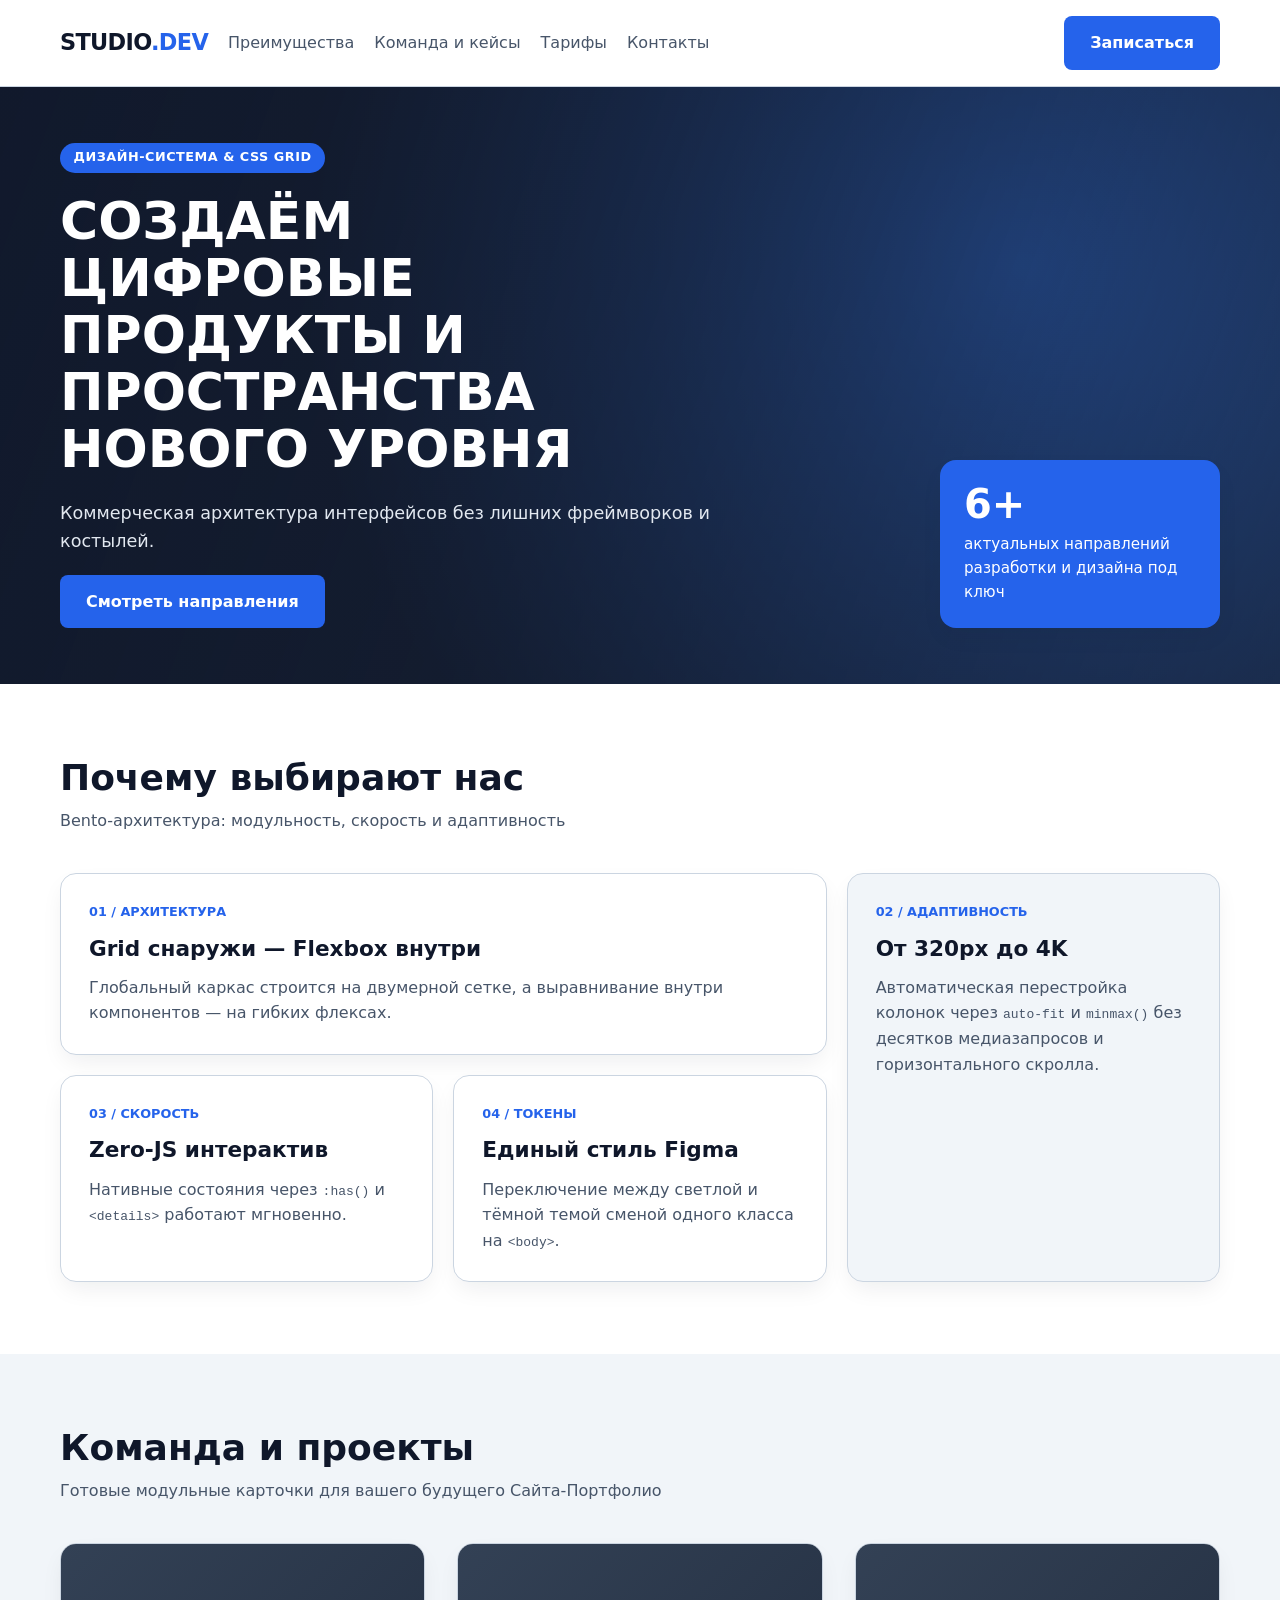
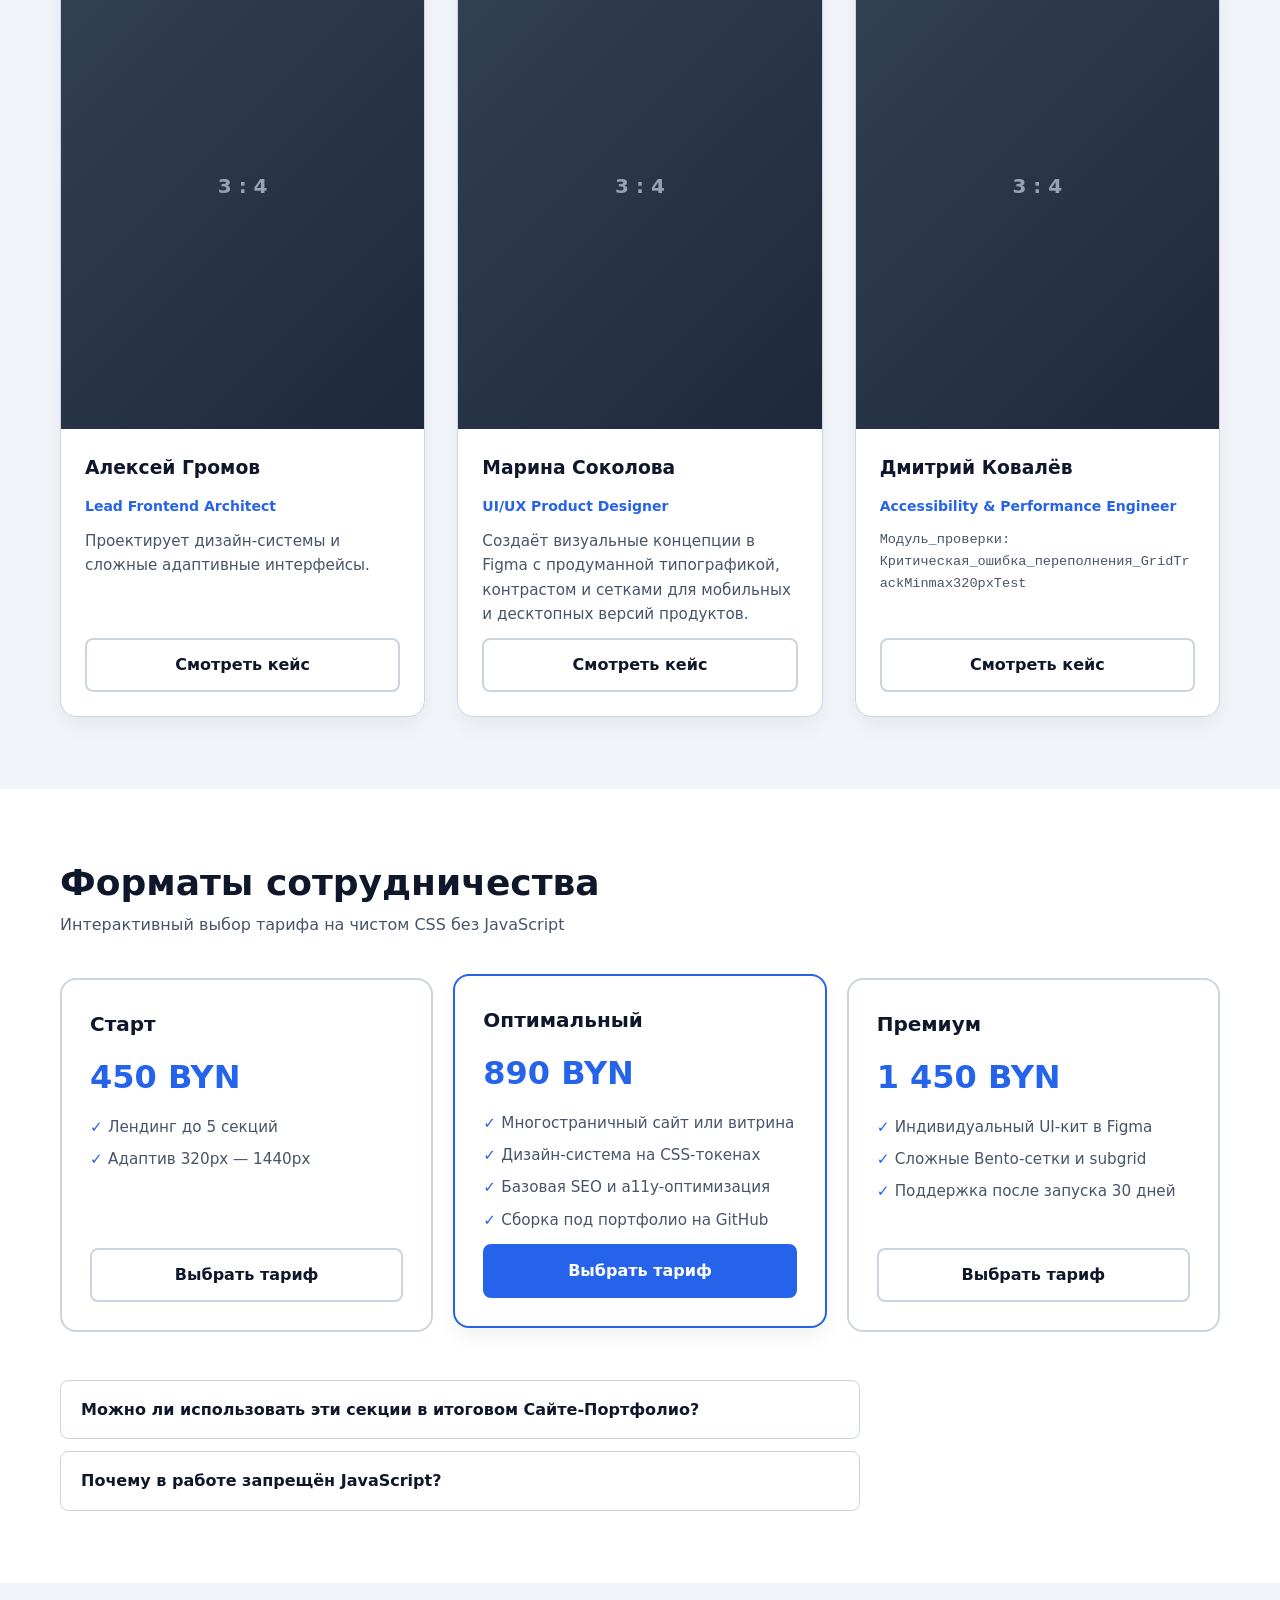
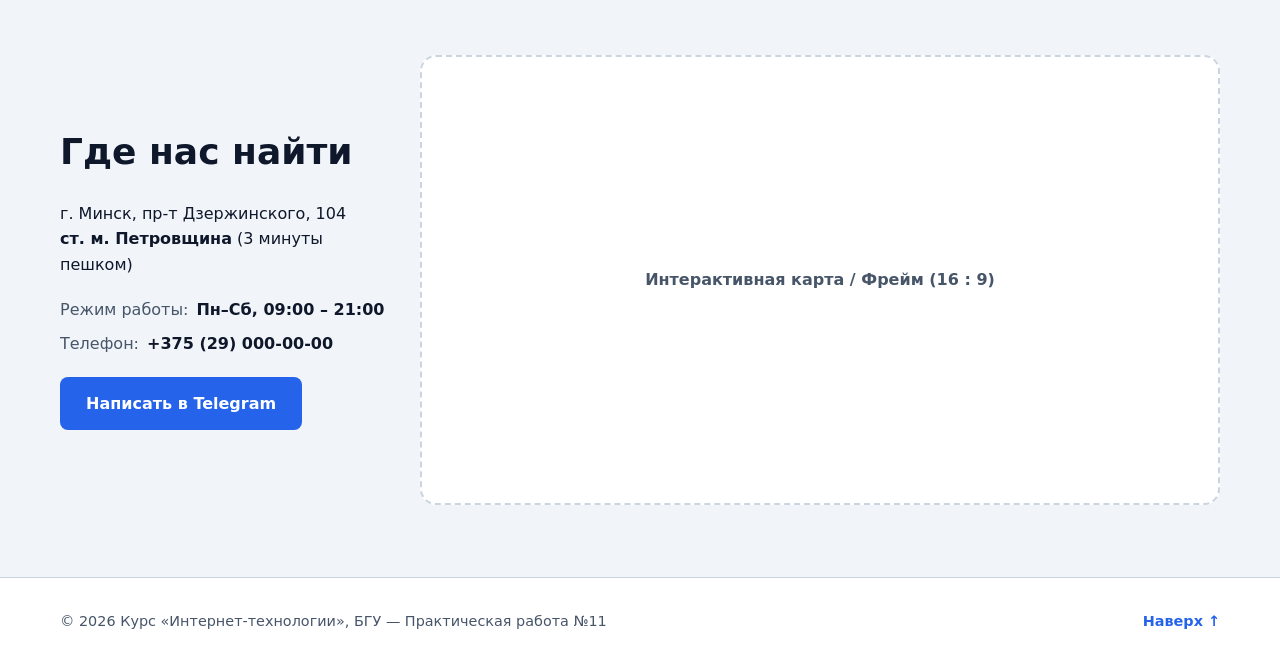
==== Жижа_Иван_ППОИС2609/index.html @ f798558b "chore: initialize homework 11 project structure" ====
<!DOCTYPE html>
<html lang="ru">
<head>
  <meta charset="UTF-8">
  <meta name="viewport" content="width=device-width, initial-scale=1.0">
  <title>Практическая работа №11 — Коммерческая витрина и Портфолио</title>
  <link rel="stylesheet" href="css/style.css">
</head>
<!-- 
  ПОДСКАЗКА ПО ТЕМАМ (Design System из Figma):
  Для светлой палитры («ДВИЖ») используйте класс: class="theme-dvizh"
  Для тёмной палитры («GYMBY») используйте класс: class="theme-gymby"
-->
<body class="theme-dvizh">

  <!-- =====================================================================
       ШАПКА САЙТА (Уровень BASE: Flexbox + margin-left: auto)
       ===================================================================== -->
  <header class="site-header">
    <div class="container site-header__inner">
      <a href="#" class="logo">STUDIO<span>.DEV</span></a>

      <nav class="main-nav" aria-label="Основная навигация">
        <ul class="main-nav__list">
          <li><a href="#benefits" class="main-nav__link">Преимущества</a></li>
          <li><a href="#showcase" class="main-nav__link">Команда и кейсы</a></li>
          <li><a href="#pricing" class="main-nav__link">Тарифы</a></li>
          <li><a href="#contacts" class="main-nav__link">Контакты</a></li>
        </ul>
      </nav>

      <!-- Кнопка должна быть оттолкнута вправо через margin-left: auto (без лишних обёрток) -->
      <a href="#contacts" class="btn btn--primary site-header__cta">Записаться</a>
    </div>
  </header>

  <main>
    <!-- =====================================================================
         HERO-БАННЕР С НАЛОЖЕНИЕМ НА CSS GRID (Уровень JUNIOR)
         ВНИМАНИЕ: Использование position: absolute для карточки запрещено!
         Фон, затемнение и контент должны занимать одну область grid-area: 1 / 1.
         ===================================================================== -->
    <section class="hero" aria-labelledby="hero-title">
      <!-- Слой 1: Фоновое изображение или градиентный плейсхолдер -->
      <div class="hero__media" role="img" aria-label="Атмосфера студии и пространства"></div>

      <!-- Слой 2: Контент поверх фона (заголовок слева + плавающая карточка справа снизу) -->
      <div class="container hero__grid">
        <div class="hero__content">
          <span class="badge">Дизайн-система &amp; CSS Grid</span>
          <!-- Адаптивный размер шрифта через clamp() (Уровень PRO) -->
          <h1 id="hero-title" class="hero__title">
            СОЗДАЁМ ЦИФРОВЫЕ ПРОДУКТЫ И ПРОСТРАНСТВА НОВОГО УРОВНЯ
          </h1>
          <p class="hero__subtitle">
            Коммерческая архитектура интерфейсов без лишних фреймворков и костылей.
          </p>
          <a href="#showcase" class="btn btn--primary">Смотреть направления</a>
        </div>

        <!-- Плавающая карточка-информер (как в макете «ДВИЖ») -->
        <aside class="hero__floating-card" aria-label="Ключевая статистика">
          <strong class="hero__floating-number">6+</strong>
          <p class="hero__floating-text">
            актуальных направлений разработки и дизайна под ключ
          </p>
        </aside>
      </div>
    </section>

    <!-- =====================================================================
         BENTO-СЕТКА ПРЕИМУЩЕСТВ (Уровень JUNIOR)
         Несимметричная журнальная сетка: карточки с .bento-card--wide (span 2)
         и .bento-card--tall (grid-row: span 2) на десктопе (>= 1024px).
         ===================================================================== -->
    <section class="section" id="benefits" aria-labelledby="benefits-title">
      <div class="container">
        <header class="section-header">
          <h2 id="benefits-title" class="section-title">Почему выбирают нас</h2>
          <p class="section-desc">Bento-архитектура: модульность, скорость и адаптивность</p>
        </header>

        <div class="bento-grid">
          <article class="bento-card bento-card--wide">
            <span class="bento-card__tag">01 / Архитектура</span>
            <h3 class="bento-card__title">Grid снаружи — Flexbox внутри</h3>
            <p class="bento-card__text">
              Глобальный каркас строится на двумерной сетке, а выравнивание внутри компонентов — на гибких флексах.
            </p>
          </article>

          <article class="bento-card bento-card--tall">
            <span class="bento-card__tag">02 / Адаптивность</span>
            <h3 class="bento-card__title">От 320px до 4K</h3>
            <p class="bento-card__text">
              Автоматическая перестройка колонок через <code>auto-fit</code> и <code>minmax()</code> без десятков медиазапросов и горизонтального скролла.
            </p>
          </article>

          <article class="bento-card">
            <span class="bento-card__tag">03 / Скорость</span>
            <h3 class="bento-card__title">Zero-JS интерактив</h3>
            <p class="bento-card__text">
              Нативные состояния через <code>:has()</code> и <code>&lt;details&gt;</code> работают мгновенно.
            </p>
          </article>

          <article class="bento-card">
            <span class="bento-card__tag">04 / Токены</span>
            <h3 class="bento-card__title">Единый стиль Figma</h3>
            <p class="bento-card__text">
              Переключение между светлой и тёмной темой сменой одного класса на <code>&lt;body&gt;</code>.
            </p>
          </article>
        </div>
      </div>
    </section>

    <!-- =====================================================================
         ВИТРИНА КОМАНДЫ / КЕЙСОВ (Уровень BASE)
         Сетка: repeat(auto-fit, minmax(min(100%, var(--card-min-width)), 1fr))
         Внутри каждой карточки — Flexbox с прижатием кнопки книзу.
         ===================================================================== -->
    <section class="section section--alt" id="showcase" aria-labelledby="showcase-title">
      <div class="container">
        <header class="section-header">
          <h2 id="showcase-title" class="section-title">Команда и проекты</h2>
          <p class="section-desc">Готовые модульные карточки для вашего будущего Сайта-Портфолио</p>
        </header>

        <div class="showcase-grid">
          <article class="profile-card">
            <!-- Изображение/заглушка с фиксированной пропорцией aspect-ratio: 3 / 4 -->
            <div class="profile-card__media" role="img" aria-label="Фото специалиста 1">
              <span>3 : 4</span>
            </div>
            <div class="profile-card__body">
              <h3 class="profile-card__title">Алексей Громов</h3>
              <p class="profile-card__role">Lead Frontend Architect</p>
              <p class="profile-card__text">
                Проектирует дизайн-системы и сложные адаптивные интерфейсы.
              </p>
              <a href="#contacts" class="btn btn--outline profile-card__btn">Смотреть кейс</a>
            </div>
          </article>

          <article class="profile-card">
            <div class="profile-card__media" role="img" aria-label="Фото специалиста 2">
              <span>3 : 4</span>
            </div>
            <div class="profile-card__body">
              <h3 class="profile-card__title">Марина Соколова</h3>
              <p class="profile-card__role">UI/UX Product Designer</p>
              <p class="profile-card__text">
                Создаёт визуальные концепции в Figma с продуманной типографикой, контрастом и сетками для мобильных и десктопных версий продуктов.
              </p>
              <a href="#contacts" class="btn btn--outline profile-card__btn">Смотреть кейс</a>
            </div>
          </article>

          <article class="profile-card">
            <div class="profile-card__media" role="img" aria-label="Фото специалиста 3">
              <span>3 : 4</span>
            </div>
            <div class="profile-card__body">
              <h3 class="profile-card__title">Дмитрий Ковалёв</h3>
              <p class="profile-card__role">Accessibility &amp; Performance Engineer</p>
              <!-- Стресс-тест неделимым словом длиной 46+ символов на 320px (Уровень PRO) -->
              <p class="profile-card__text profile-card__stress">
                Модуль_проверки: Критическая_ошибка_переполнения_GridTrackMinmax320pxTest
              </p>
              <a href="#contacts" class="btn btn--outline profile-card__btn">Смотреть кейс</a>
            </div>
          </article>
        </div>
      </div>
    </section>

    <!-- =====================================================================
         ТАРИФЫ И FAQ БЕЗ JAVASCRIPT (Уровень PRO)
         1. Выделение выбранной карточки через :has(input[type="radio"]:checked)
         2. Выравнивание строк внутри карточек через grid-template-rows: subgrid
         3. Аккордеон вопросов через нативные теги <details> и <summary>
         ===================================================================== -->
    <section class="section" id="pricing" aria-labelledby="pricing-title">
      <div class="container">
        <header class="section-header">
          <h2 id="pricing-title" class="section-title">Форматы сотрудничества</h2>
          <p class="section-desc">Интерактивный выбор тарифа на чистом CSS без JavaScript</p>
        </header>

        <div class="pricing-grid">
          <label class="plan-card">
            <input type="radio" name="plan" value="start" class="plan-card__radio">
            <h3 class="plan-card__name">Старт</h3>
            <p class="plan-card__price">450 BYN</p>
            <ul class="plan-card__features">
              <li>Лендинг до 5 секций</li>
              <li>Адаптив 320px — 1440px</li>
            </ul>
            <span class="btn btn--outline plan-card__action">Выбрать тариф</span>
          </label>

                    <label class="plan-card">
            <input type="radio" name="plan" value="pro" class="plan-card__radio" checked>
            <h3 class="plan-card__name">Оптимальный</h3>
            <p class="plan-card__price">890 BYN</p>
            <ul class="plan-card__features">
              <li>Многостраничный сайт или витрина</li>
              <li>Дизайн-система на CSS-токенах</li>
              <li>Базовая SEO и a11y-оптимизация</li>
              <li>Сборка под портфолио на GitHub</li>
            </ul>
            <span class="btn btn--primary plan-card__action">Выбрать тариф</span>
          </label>

          <label class="plan-card">
            <input type="radio" name="plan" value="studio" class="plan-card__radio">
            <h3 class="plan-card__name">Премиум</h3>
            <p class="plan-card__price">1 450 BYN</p>
            <ul class="plan-card__features">
              <li>Индивидуальный UI-кит в Figma</li>
              <li>Сложные Bento-сетки и subgrid</li>
              <li>Поддержка после запуска 30 дней</li>
            </ul>
            <span class="btn btn--outline plan-card__action">Выбрать тариф</span>
          </label>
        </div>

        <!-- Нативный аккордеон вопросов без JS (Уровень PRO: <details> + <summary>) -->
        <div class="faq-list">
          <details class="faq-item">
            <summary class="faq-item__question">Можно ли использовать эти секции в итоговом Сайте-Портфолио?</summary>
            <p class="faq-item__answer">
              Да! Каждый блок (Hero, Bento-сетка, витрина кейсов и контакты) спроектирован как независимый модуль, который легко перенести в ваш финальный проект.
            </p>
          </details>
          <details class="faq-item">
            <summary class="faq-item__question">Почему в работе запрещён JavaScript?</summary>
            <p class="faq-item__answer">
              Современный CSS (Grid, Flexbox, :has(), clamp()) и HTML5 (&lt;details&gt;, &lt;dialog&gt;) закрывают большинство задач раскладки и базового интерактива нативно и без лишней нагрузки на браузер.
            </p>
          </details>
        </div>
      </div>
    </section>

    <!-- =====================================================================
         АСИММЕТРИЧНЫЙ СПЛИТ-БЛОК КОНТАКТОВ (Уровень BASE)
         Две колонки: слева ширина var(--split-sidebar-width), справа 1fr.
         На экранах < 768px перестраивается в 1 колонку.
         ===================================================================== -->
    <section class="section section--alt" id="contacts" aria-labelledby="contacts-title">
      <div class="container">
        <div class="contacts-split">
          <div class="contacts-split__info">
            <h2 id="contacts-title" class="section-title">Где нас найти</h2>
            <p class="contacts-split__address">
              г. Минск, пр-т Дзержинского, 104<br>
              <strong>ст. м. Петровщина</strong> (3 минуты пешком)
            </p>
            <dl class="contacts-meta">
              <div class="contacts-meta__row">
                <dt>Режим работы:</dt>
                <dd>Пн–Сб, 09:00 – 21:00</dd>
              </div>
              <div class="contacts-meta__row">
                <dt>Телефон:</dt>
                <dd><a href="tel:+375290000000">+375 (29) 000-00-00</a></dd>
              </div>
            </dl>
            <div class="contacts-split__links">
              <a href="#" class="btn btn--primary">Написать в Telegram</a>
            </div>
          </div>

          <div class="contacts-split__map" role="img" aria-label="Схема проезда к станции метро Петровщина">
            <span>Интерактивная карта / Фрейм (16 : 9)</span>
          </div>
        </div>
      </div>
    </section>
  </main>

  <footer class="site-footer">
    <div class="container site-footer__inner">
      <p>&copy; 2026 Курс «Интернет-технологии», БГУ — Практическая работа №11</p>
      <a href="#hero-title" class="site-footer__top">Наверх &uarr;</a>
    </div>
  </footer>

</body>
</html>
---- Жижа_Иван_ППОИС2609/css/style.css ----
/* =========================================================================
   1. ИНДИВИДУАЛЬНЫЕ ПАРАМЕТРЫ И ДИЗАЙН-ТОКЕНЫ ИЗ FIGMA
   ========================================================================= */
:root {
  /* ИНДИВИДУАЛЬНЫЕ ФОРМУЛЫ (Анти-ИИ):
     N — количество букв в вашей ФАМИЛИИ
     M — количество букв в вашем ИМЕНИ
     Подставьте свои рассчитанные значения в пикселях вместо значений по умолчанию! */
  --card-min-width: 250px;       /* Формула: (N * 10) + 210px */
  --split-sidebar-width: 328px;  /* Формула: (M * 12) + 280px */

  /* Базовые отступы и сетка */
  --container-max: 1200px;
  --container-pad: 1.25rem;
  --gap-sm: 0.75rem;
  --gap-md: 1.25rem;
  --gap-lg: 2rem;

  /* Скругления из UI-кита Figma */
  --radius-sm: 8px;
  --radius-md: 16px;
  --radius-lg: 24px;
  --radius-pill: 9999px;

  /* Типографика */
  --font-sans: system-ui, -apple-system, 'Segoe UI', Roboto, Helvetica, Arial, sans-serif;
  --fs-hero: clamp(1.85rem, 4vw + 0.5rem, 3.25rem);
  --fs-h2: clamp(1.5rem, 2.5vw + 0.5rem, 2.25rem);
}

/* СВЕТЛАЯ ТЕМА: Студия танцев «ДВИЖ» (синий акцент, чистый светлый фон) */
.theme-dvizh {
  --color-bg: #ffffff;
  --color-bg-alt: #f1f5f9;
  --color-surface: #ffffff;
  --color-text: #0f172a;
  --color-text-muted: #475569;
  --color-primary: #2563eb;
  --color-primary-hover: #1d4ed8;
  --color-primary-contrast: #ffffff;
  --color-border: #cbd5e1;
  --hero-overlay: linear-gradient(110deg, rgba(15, 23, 42, 0.88) 0%, rgba(15, 23, 42, 0.55) 100%);
  --shadow-card: 0 10px 25px -5px rgba(15, 23, 42, 0.08);
}

/* ТЁМНАЯ ТЕМА: Фитнес-клуб «GYMBY» (графитовый фон, неоново-лаймовый/оранжевый акцент) */
.theme-gymby {
  --color-bg: #0b0d12;
  --color-bg-alt: #141821;
  --color-surface: #1b202c;
  --color-text: #f8fafc;
  --color-text-muted: #94a3b8;
  --color-primary: #a3e635;
  --color-primary-hover: #84cc16;
  --color-primary-contrast: #0b0d12;
  --color-border: #2d3548;
  --hero-overlay: linear-gradient(110deg, rgba(11, 13, 18, 0.92) 0%, rgba(11, 13, 18, 0.65) 100%);
  --shadow-card: 0 12px 30px -5px rgba(0, 0, 0, 0.45);
}

/* =========================================================================
   2. СБРОС СТИЛЕЙ И ДОСТУПНОСТЬ (A11Y)
   ========================================================================= */
*,
*::before,
*::after {
  box-sizing: border-box;
  margin: 0;
  padding: 0;
}

html {
  scroll-behavior: smooth;
}

body {
  font-family: var(--font-sans);
  background-color: var(--color-bg);
  color: var(--color-text);
  line-height: 1.6;
  overflow-x: hidden;
}

ul {
  list-style: none;
}

a {
  color: inherit;
  text-decoration: none;
}

/* Чёткий фокус для навигации с клавиатуры (Tab) */
a:focus-visible,
button:focus-visible,
summary:focus-visible,
input:focus-visible + * {
  outline: 3px solid var(--color-primary);
  outline-offset: 3px;
}

.container {
  width: 100%;
  max-width: var(--container-max);
  margin-inline: auto;
  padding-inline: var(--container-pad);
}

.section {
  padding-block: 4.5rem;
}

.section--alt {
  background-color: var(--color-bg-alt);
}

.section-header {
  margin-bottom: 2.5rem;
  max-width: 640px;
}

.section-title {
  font-size: var(--fs-h2);
  line-height: 1.2;
  margin-bottom: 0.5rem;
}

.section-desc {
  color: var(--color-text-muted);
}

/* Кнопки и бейджи */
.btn {
  display: inline-flex;
  align-items: center;
  justify-content: center;
  padding: 0.75rem 1.5rem;
  font-weight: 600;
  border-radius: var(--radius-sm);
  border: 2px solid transparent;
  cursor: pointer;
  transition: background-color 0.2s ease, border-color 0.2s ease, transform 0.15s ease;
}

.btn--primary {
  background-color: var(--color-primary);
  color: var(--color-primary-contrast);
}

.btn--primary:hover {
  background-color: var(--color-primary-hover);
}

.btn--outline {
  border-color: var(--color-border);
  color: var(--color-text);
  background-color: transparent;
}

.btn--outline:hover {
  border-color: var(--color-primary);
}

.badge {
  display: inline-block;
  padding: 0.3rem 0.85rem;
  font-size: 0.8rem;
  font-weight: 700;
  text-transform: uppercase;
  letter-spacing: 0.04em;
  border-radius: var(--radius-pill);
  background-color: var(--color-primary);
  color: var(--color-primary-contrast);
}

/* =========================================================================
   3. ШАПКА САЙТА (Уровень BASE: Flexbox + margin-left: auto)
   ========================================================================= */
.site-header {
  position: sticky;
  top: 0;
  z-index: 50;
  background-color: var(--color-surface);
  border-bottom: 1px solid var(--color-border);
}

.site-header__inner {
  display: flex;
  flex-wrap: wrap;
  align-items: center;
  gap: var(--gap-md);
  padding-block: 1rem;
}

.logo {
  font-size: 1.4rem;
  font-weight: 800;
  letter-spacing: -0.03em;
}

.logo span {
  color: var(--color-primary);
}

.main-nav__list {
  display: flex;
  flex-wrap: wrap;
  gap: var(--gap-md);
}

.main-nav__link {
  font-weight: 500;
  color: var(--color-text-muted);
}

.main-nav__link:hover {
  color: var(--color-primary);
}

/* Отталкиваем кнопку вправо без лишних обёрток */
.site-header__cta {
  margin-left: auto;
}

/* =========================================================================
   4. HERO-БАННЕР С НАЛОЖЕНИЕМ НА CSS GRID (Уровень JUNIOR)
   Запрещено использовать position: absolute!
   ========================================================================= */
.hero {
  display: grid;
  min-height: 520px;
  color: #ffffff;
}

/* Оба слоя занимают одну и ту же ячейку сетки (1 / 1) */
.hero__media,
.hero__grid {
  grid-area: 1 / 1;
}

.hero__media {
  background: var(--hero-overlay),
    radial-gradient(circle at 80% 30%, #3b82f6 0%, #1e293b 65%);
}

.hero__grid {
  display: grid;
  grid-template-columns: minmax(0, 1fr);
  align-items: center;
  gap: var(--gap-lg);
  padding-block: 3.5rem;
}

.hero__content {
  display: flex;
  flex-direction: column;
  align-items: flex-start;
  gap: var(--gap-md);
  max-width: 650px;
}

.hero__title {
  font-size: var(--fs-hero);
  line-height: 1.1;
  font-weight: 800;
}

.hero__subtitle {
  font-size: 1.1rem;
  color: #e2e8f0;
}

/* Плавающая акцентная карточка (как в макете «ДВИЖ») */
.hero__floating-card {
  background-color: var(--color-primary);
  color: var(--color-primary-contrast);
  padding: 1.5rem;
  border-radius: var(--radius-md);
  max-width: 280px;
  box-shadow: var(--shadow-card);
}

.hero__floating-number {
  display: block;
  font-size: 2.5rem;
  line-height: 1;
  font-weight: 800;
  margin-bottom: 0.5rem;
}

.hero__floating-text {
  font-size: 0.95rem;
  font-weight: 500;
}

@media (min-width: 900px) {
  .hero__grid {
    grid-template-columns: minmax(0, 1.4fr) minmax(0, 0.8fr);
  }

  .hero__floating-card {
    justify-self: end;
    align-self: end;
  }
}

/* =========================================================================
   5. BENTO-СЕТКА ПРЕИМУЩЕСТВ (Уровень JUNIOR)
   ========================================================================= */
.bento-grid {
  display: grid;
  grid-template-columns: minmax(0, 1fr);
  gap: var(--gap-md);
}

.bento-card {
  min-width: 0;
  display: flex;
  flex-direction: column;
  gap: var(--gap-sm);
  background-color: var(--color-surface);
  border: 1px solid var(--color-border);
  border-radius: var(--radius-md);
  padding: 1.75rem;
  box-shadow: var(--shadow-card);
}

.bento-card__tag {
  font-size: 0.8rem;
  font-weight: 700;
  color: var(--color-primary);
  text-transform: uppercase;
}

.bento-card__title {
  font-size: 1.35rem;
  line-height: 1.3;
}

.bento-card__text {
  color: var(--color-text-muted);
}

@media (min-width: 768px) {
  .bento-grid {
    grid-template-columns: repeat(2, minmax(0, 1fr));
  }
}

@media (min-width: 1024px) {
  .bento-grid {
    grid-template-columns: repeat(3, minmax(0, 1fr));
  }

  .bento-card--wide {
    grid-column: span 2;
  }

  .bento-card--tall {
    grid-row: span 2;
    background-color: var(--color-bg-alt);
  }
}

/* =========================================================================
   6. ВИТРИНА КОМАНДЫ / КЕЙСОВ (Уровень BASE + Стресс-тест 320px)
   ========================================================================= */
.showcase-grid {
  display: grid;
  grid-template-columns: repeat(auto-fit, minmax(min(100%, var(--card-min-width)), 1fr));
  gap: var(--gap-lg);
}

.profile-card {
  min-width: 0;
  display: flex;
  flex-direction: column;
  background-color: var(--color-surface);
  border: 1px solid var(--color-border);
  border-radius: var(--radius-md);
  overflow: hidden;
  box-shadow: var(--shadow-card);
}

.profile-card__media {
  aspect-ratio: 3 / 4;
  width: 100%;
  background: linear-gradient(135deg, #334155, #1e293b);
  color: #94a3b8;
  display: grid;
  place-items: center;
  font-weight: 700;
  font-size: 1.25rem;
}

.profile-card__body {
  display: flex;
  flex-direction: column;
  flex-grow: 1;
  gap: var(--gap-sm);
  padding: 1.5rem;
}

.profile-card__role {
  font-size: 0.875rem;
  font-weight: 600;
  color: var(--color-primary);
}

.profile-card__text {
  color: var(--color-text-muted);
  font-size: 0.95rem;
}

/* Защита от переполнения длинным техническим словом на 320px */
.profile-card__stress {
  overflow-wrap: anywhere;
  font-family: monospace;
  font-size: 0.85rem;
}

/* Прижимаем кнопку к низу карточки */
.profile-card__btn {
  margin-top: auto;
  width: 100%;
}

/* =========================================================================
   7. ТАРИФЫ И FAQ БЕЗ JAVASCRIPT (Уровень PRO: :has(), subgrid, <details>)
   ========================================================================= */
.pricing-grid {
  display: grid;
  grid-template-columns: repeat(auto-fit, minmax(min(100%, 260px), 1fr));
  gap: var(--gap-md);
  margin-bottom: 3rem;
}

.plan-card {
  min-width: 0;
  display: grid;
  gap: var(--gap-sm);
  background-color: var(--color-surface);
  border: 2px solid var(--color-border);
  border-radius: var(--radius-md);
  padding: 1.75rem;
cursor: pointer;
transition: border-color 0.2s ease, transform 0.2s ease;
}
/* Поддержка subgrid для выравнивания внутренних строк между карточками */
@supports (grid-template-rows: subgrid) {
.plan-card {
grid-row: span 4;
grid-template-rows: subgrid;
}
}
.plan-card__radio {
position: absolute;
opacity: 0;
pointer-events: none;
}
/* Нативный селектор :has() подсвечивает выбранную карточку тарифа без JS */
.plan-card:has(.plan-card__radio:checked) {
border-color: var(--color-primary);
box-shadow: var(--shadow-card);
transform: translateY(-4px);
}
.plan-card__name {
font-size: 1.25rem;
}
.plan-card__price {
font-size: 2rem;
font-weight: 800;
color: var(--color-primary);
}
.plan-card__features {
display: flex;
flex-direction: column;
gap: 0.5rem;
color: var(--color-text-muted);
font-size: 0.95rem;
}
.plan-card__features li::before {
content: "✓ ";
color: var(--color-primary);
font-weight: 700;
}
.plan-card__action {
align-self: end;
width: 100%;
}
/* Нативный FAQ-аккордеон ( + ) */
.faq-list {
display: grid;
gap: var(--gap-sm);
max-width: 800px;
}
.faq-item {
background-color: var(--color-surface);
border: 1px solid var(--color-border);
border-radius: var(--radius-sm);
padding: 1rem 1.25rem;
}
.faq-item__question {
font-weight: 700;
cursor: pointer;
list-style: none;
}
.faq-item__question::-webkit-details-marker {
display: none;
}
.faq-item__answer {
margin-top: 0.75rem;
color: var(--color-text-muted);
}
/* =========================================================================
8. СПЛИТ-БЛОК КОНТАКТОВ И ПОДВАЛ (Уровень BASE)
========================================================================= */
.contacts-split {
display: grid;
grid-template-columns: minmax(0, 1fr);
gap: var(--gap-lg);
align-items: center;
}
@media (min-width: 768px) {
.contacts-split {
grid-template-columns: var(--split-sidebar-width) minmax(0, 1fr);
}
}
.contacts-split__info {
display: flex;
flex-direction: column;
gap: var(--gap-md);
}
.contacts-meta {
display: flex;
flex-direction: column;
gap: 0.5rem;
}
.contacts-meta__row {
display: flex;
flex-wrap: wrap;
gap: 0.5rem;
}
.contacts-meta dt {
color: var(--color-text-muted);
}
.contacts-meta dd {
font-weight: 600;
}
.contacts-split__map {
aspect-ratio: 16 / 9;
width: 100%;
background-color: var(--color-surface);
border: 2px dashed var(--color-border);
border-radius: var(--radius-md);
display: grid;
place-items: center;
color: var(--color-text-muted);
font-weight: 600;
}
.site-footer {
border-top: 1px solid var(--color-border);
padding-block: 2rem;
color: var(--color-text-muted);
font-size: 0.9rem;
}
.site-footer__inner {
display: flex;
flex-wrap: wrap;
justify-content: space-between;
align-items: center;
gap: var(--gap-md);
}
.site-footer__top {
font-weight: 600;
color: var(--color-primary);
}
/* =========================================================================
9. БЛОК ДОКУМЕНТАЦИИ И РЕФЛЕКСИИ (ОБЯЗАТЕЛЬНО К ЗАПОЛНЕНИЮ)
========================================================================= /
/ Своими словами
1. [BASE] Почему для сетки витрины (.showcase-grid) мы применили формулу
repeat(auto-fit, minmax(min(100%, var(--card-min-width)), 1fr)),
а не жёсткие 3 колонки repeat(3, 1fr)? Какую роль здесь играет функция min()?
Ответ:
2. [BASE] Зачем внутри карточки .profile-card мы оставили display: flex; flex-direction: column;,
хотя сама сетка карточек построена на CSS Grid?
Ответ:
3. [JUNIOR] Как в секции .hero удалось наложить плавающую карточку (.hero__floating-card)
поверх фонового слоя (.hero__media) без использования position: absolute?
Ответ:
4. [PRO] Какую задачу решает свойство grid-template-rows: subgrid внутри карточек
тарифов (.plan-card) по сравнению с обычной раскладкой?
Ответ:
*/
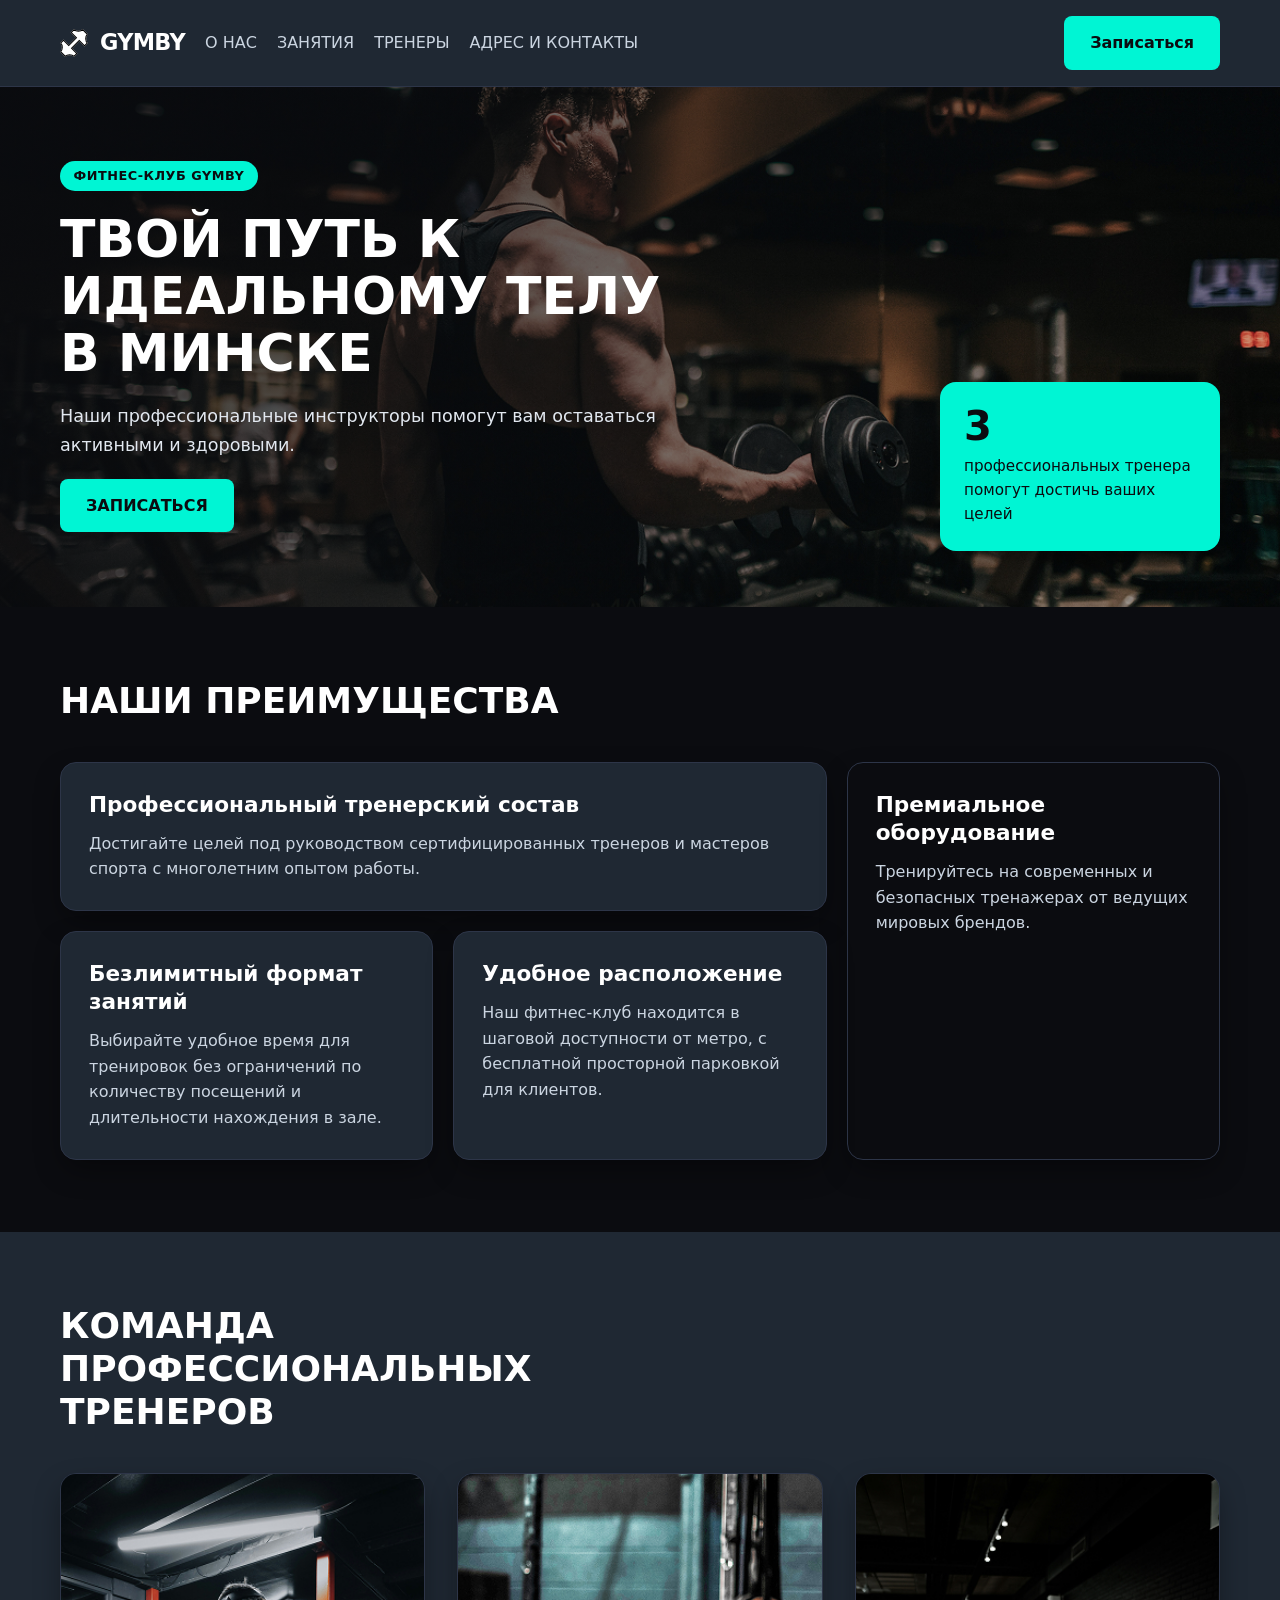
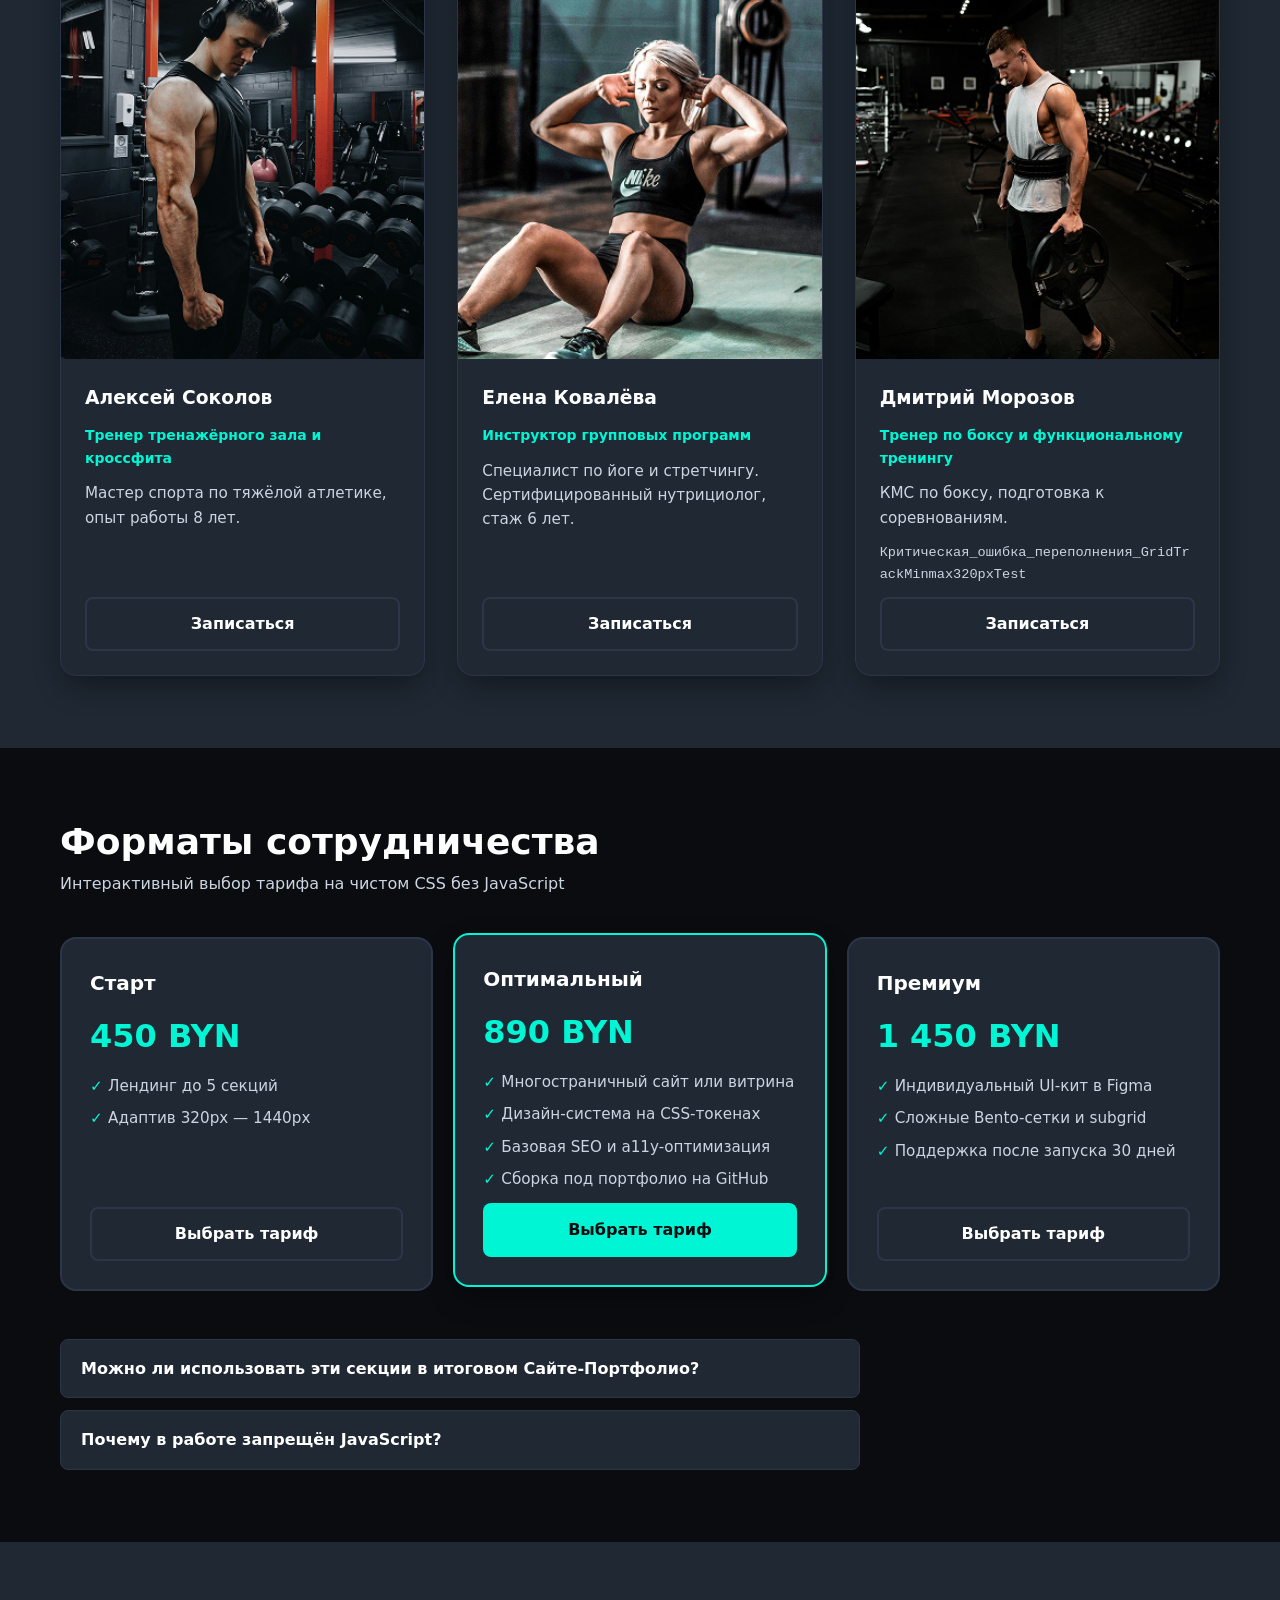
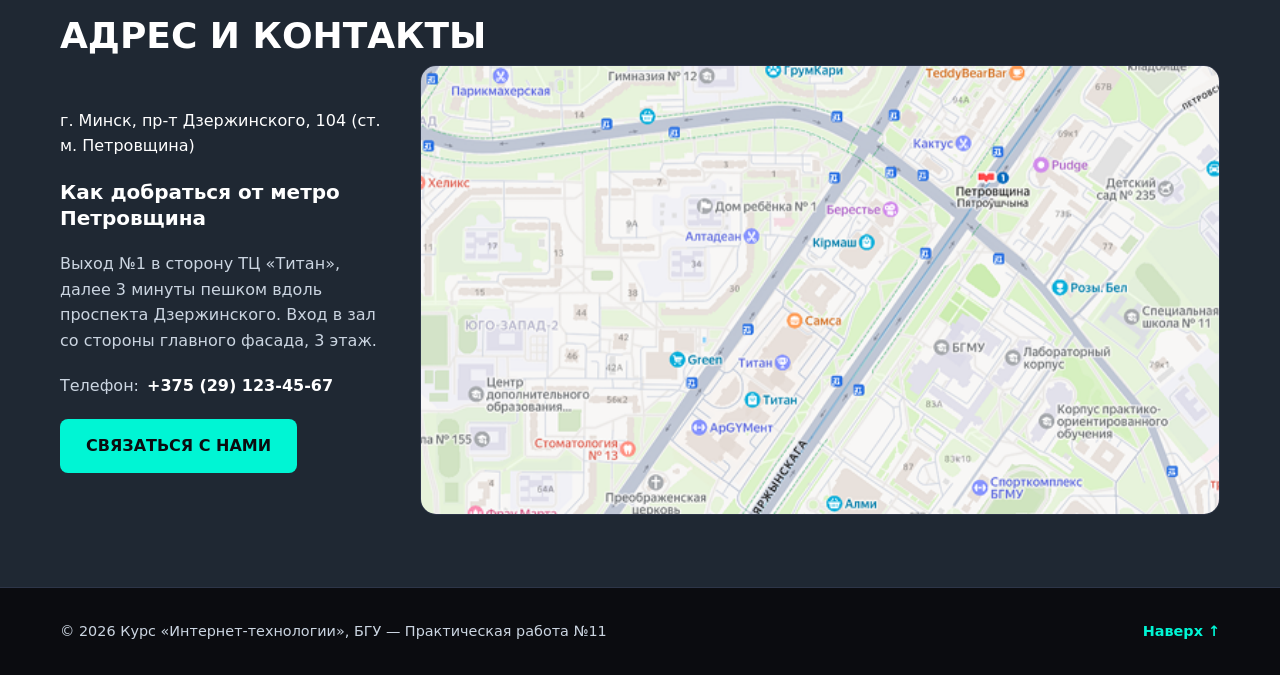
==== commit 9bc24113: "feat: implement GYMBY design and base layouts" ====
--- a/Жижа_Иван_ППОИС2609/index.html
+++ b/Жижа_Иван_ППОИС2609/index.html
@@ -11,21 +11,24 @@
   Для светлой палитры («ДВИЖ») используйте класс: class="theme-dvizh"
   Для тёмной палитры («GYMBY») используйте класс: class="theme-gymby"
 -->
-<body class="theme-dvizh">
+<body class="theme-gymby">
 
   <!-- =====================================================================
        ШАПКА САЙТА (Уровень BASE: Flexbox + margin-left: auto)
        ===================================================================== -->
   <header class="site-header">
     <div class="container site-header__inner">
-      <a href="#" class="logo">STUDIO<span>.DEV</span></a>
+      <a href="#" class="logo">
+        <img src="images/logo.svg" alt="" width="28" height="28">
+        <span>GYMBY</span>
+      </a>
 
       <nav class="main-nav" aria-label="Основная навигация">
         <ul class="main-nav__list">
-          <li><a href="#benefits" class="main-nav__link">Преимущества</a></li>
-          <li><a href="#showcase" class="main-nav__link">Команда и кейсы</a></li>
-          <li><a href="#pricing" class="main-nav__link">Тарифы</a></li>
-          <li><a href="#contacts" class="main-nav__link">Контакты</a></li>
+          <li><a href="#benefits" class="main-nav__link">О НАС</a></li>
+          <li><a href="#pricing" class="main-nav__link">ЗАНЯТИЯ</a></li>
+          <li><a href="#showcase" class="main-nav__link">ТРЕНЕРЫ</a></li>
+          <li><a href="#contacts" class="main-nav__link">АДРЕС И КОНТАКТЫ</a></li>
         </ul>
       </nav>
 
@@ -47,22 +50,27 @@
       <!-- Слой 2: Контент поверх фона (заголовок слева + плавающая карточка справа снизу) -->
       <div class="container hero__grid">
         <div class="hero__content">
-          <span class="badge">Дизайн-система &amp; CSS Grid</span>
-          <!-- Адаптивный размер шрифта через clamp() (Уровень PRO) -->
+          <span class="badge">ФИТНЕС-КЛУБ GYMBY</span>
+
           <h1 id="hero-title" class="hero__title">
-            СОЗДАЁМ ЦИФРОВЫЕ ПРОДУКТЫ И ПРОСТРАНСТВА НОВОГО УРОВНЯ
+            ТВОЙ ПУТЬ К ИДЕАЛЬНОМУ ТЕЛУ В МИНСКЕ
           </h1>
+
           <p class="hero__subtitle">
-            Коммерческая архитектура интерфейсов без лишних фреймворков и костылей.
+            Наши профессиональные инструкторы помогут вам
+            оставаться активными и здоровыми.
           </p>
-          <a href="#showcase" class="btn btn--primary">Смотреть направления</a>
+
+          <a href="#contacts" class="btn btn--primary">
+            ЗАПИСАТЬСЯ
+          </a>
         </div>
 
         <!-- Плавающая карточка-информер (как в макете «ДВИЖ») -->
         <aside class="hero__floating-card" aria-label="Ключевая статистика">
-          <strong class="hero__floating-number">6+</strong>
+          <strong class="hero__floating-number">3</strong>
           <p class="hero__floating-text">
-            актуальных направлений разработки и дизайна под ключ
+            профессиональных тренера помогут достичь ваших целей
           </p>
         </aside>
       </div>
@@ -76,40 +84,48 @@
     <section class="section" id="benefits" aria-labelledby="benefits-title">
       <div class="container">
         <header class="section-header">
-          <h2 id="benefits-title" class="section-title">Почему выбирают нас</h2>
-          <p class="section-desc">Bento-архитектура: модульность, скорость и адаптивность</p>
+          <h2 id="benefits-title" class="section-title">НАШИ ПРЕИМУЩЕСТВА</h2>
         </header>
 
         <div class="bento-grid">
           <article class="bento-card bento-card--wide">
-            <span class="bento-card__tag">01 / Архитектура</span>
-            <h3 class="bento-card__title">Grid снаружи — Flexbox внутри</h3>
+            <h3 class="bento-card__title">
+              Профессиональный тренерский состав
+            </h3>
             <p class="bento-card__text">
-              Глобальный каркас строится на двумерной сетке, а выравнивание внутри компонентов — на гибких флексах.
+              Достигайте целей под руководством сертифицированных
+              тренеров и мастеров спорта с многолетним опытом работы.
             </p>
           </article>
 
           <article class="bento-card bento-card--tall">
-            <span class="bento-card__tag">02 / Адаптивность</span>
-            <h3 class="bento-card__title">От 320px до 4K</h3>
+            <h3 class="bento-card__title">
+              Премиальное оборудование
+            </h3>
             <p class="bento-card__text">
-              Автоматическая перестройка колонок через <code>auto-fit</code> и <code>minmax()</code> без десятков медиазапросов и горизонтального скролла.
+              Тренируйтесь на современных и безопасных тренажерах
+              от ведущих мировых брендов.
             </p>
           </article>
 
           <article class="bento-card">
-            <span class="bento-card__tag">03 / Скорость</span>
-            <h3 class="bento-card__title">Zero-JS интерактив</h3>
+            <h3 class="bento-card__title">
+              Безлимитный формат занятий
+            </h3>
             <p class="bento-card__text">
-              Нативные состояния через <code>:has()</code> и <code>&lt;details&gt;</code> работают мгновенно.
+              Выбирайте удобное время для тренировок без ограничений
+              по количеству посещений и длительности нахождения в зале.
             </p>
           </article>
 
           <article class="bento-card">
-            <span class="bento-card__tag">04 / Токены</span>
-            <h3 class="bento-card__title">Единый стиль Figma</h3>
+            <h3 class="bento-card__title">
+              Удобное расположение
+            </h3>
             <p class="bento-card__text">
-              Переключение между светлой и тёмной темой сменой одного класса на <code>&lt;body&gt;</code>.
+              Наш фитнес-клуб находится в шаговой доступности
+              от метро, с бесплатной просторной парковкой
+              для клиентов.
             </p>
           </article>
         </div>
@@ -124,52 +140,74 @@
     <section class="section section--alt" id="showcase" aria-labelledby="showcase-title">
       <div class="container">
         <header class="section-header">
-          <h2 id="showcase-title" class="section-title">Команда и проекты</h2>
-          <p class="section-desc">Готовые модульные карточки для вашего будущего Сайта-Портфолио</p>
+          <h2 id="showcase-title" class="section-title">
+            КОМАНДА ПРОФЕССИОНАЛЬНЫХ ТРЕНЕРОВ
+          </h2>
         </header>
 
         <div class="showcase-grid">
           <article class="profile-card">
-            <!-- Изображение/заглушка с фиксированной пропорцией aspect-ratio: 3 / 4 -->
-            <div class="profile-card__media" role="img" aria-label="Фото специалиста 1">
-              <span>3 : 4</span>
+            <img
+              class="profile-card__media"
+              src="images/trainer-alexey.jpg"
+              alt="Тренер Алексей Соколов"
+            >
+            <div class="profile-card__body">
+              <h3 class="profile-card__title">Алексей Соколов</h3>
+              <p class="profile-card__role">
+                Тренер тренажёрного зала и кроссфита
+              </p>
+              <p class="profile-card__text">
+                Мастер спорта по тяжёлой атлетике,
+                опыт работы 8 лет.
+              </p>
+              <a href="#contacts" class="btn btn--outline profile-card__btn">
+                Записаться
+              </a>
             </div>
+          </article>
+
+          <article class="profile-card">
+            <img
+              class="profile-card__media"
+              src="images/trainer-elena.jpg"
+              alt="Тренер Елена Ковалёва"
+            >
             <div class="profile-card__body">
-              <h3 class="profile-card__title">Алексей Громов</h3>
-              <p class="profile-card__role">Lead Frontend Architect</p>
+              <h3 class="profile-card__title">Елена Ковалёва</h3>
+              <p class="profile-card__role">
+                Инструктор групповых программ
+              </p>
               <p class="profile-card__text">
-                Проектирует дизайн-системы и сложные адаптивные интерфейсы.
-              </p>
-              <a href="#contacts" class="btn btn--outline profile-card__btn">Смотреть кейс</a>
+                Специалист по йоге и стретчингу.
+                Сертифицированный нутрициолог, стаж 6 лет.
+              </p>
+              <a href="#contacts" class="btn btn--outline profile-card__btn">
+                Записаться
+              </a>
             </div>
           </article>
 
           <article class="profile-card">
-            <div class="profile-card__media" role="img" aria-label="Фото специалиста 2">
-              <span>3 : 4</span>
-            </div>
+            <img
+              class="profile-card__media"
+              src="images/trainer-dmitry.jpg"
+              alt="Тренер Дмитрий Морозов"
+            >
             <div class="profile-card__body">
-              <h3 class="profile-card__title">Марина Соколова</h3>
-              <p class="profile-card__role">UI/UX Product Designer</p>
+              <h3 class="profile-card__title">Дмитрий Морозов</h3>
+              <p class="profile-card__role">
+                Тренер по боксу и функциональному тренингу
+              </p>
               <p class="profile-card__text">
-                Создаёт визуальные концепции в Figma с продуманной типографикой, контрастом и сетками для мобильных и десктопных версий продуктов.
-              </p>
-              <a href="#contacts" class="btn btn--outline profile-card__btn">Смотреть кейс</a>
-            </div>
-          </article>
-
-          <article class="profile-card">
-            <div class="profile-card__media" role="img" aria-label="Фото специалиста 3">
-              <span>3 : 4</span>
-            </div>
-            <div class="profile-card__body">
-              <h3 class="profile-card__title">Дмитрий Ковалёв</h3>
-              <p class="profile-card__role">Accessibility &amp; Performance Engineer</p>
-              <!-- Стресс-тест неделимым словом длиной 46+ символов на 320px (Уровень PRO) -->
+                КМС по боксу, подготовка к соревнованиям.
+              </p>
               <p class="profile-card__text profile-card__stress">
-                Модуль_проверки: Критическая_ошибка_переполнения_GridTrackMinmax320pxTest
-              </p>
-              <a href="#contacts" class="btn btn--outline profile-card__btn">Смотреть кейс</a>
+                Критическая_ошибка_переполнения_GridTrackMinmax320pxTest
+              </p>
+              <a href="#contacts" class="btn btn--outline profile-card__btn">
+                Записаться
+              </a>
             </div>
           </article>
         </div>
@@ -252,31 +290,48 @@
          ===================================================================== -->
     <section class="section section--alt" id="contacts" aria-labelledby="contacts-title">
       <div class="container">
+        <h2 id="contacts-title" class="section-title">
+          АДРЕС И КОНТАКТЫ
+        </h2>
+
         <div class="contacts-split">
           <div class="contacts-split__info">
-            <h2 id="contacts-title" class="section-title">Где нас найти</h2>
             <p class="contacts-split__address">
-              г. Минск, пр-т Дзержинского, 104<br>
-              <strong>ст. м. Петровщина</strong> (3 минуты пешком)
-            </p>
+              г. Минск, пр-т Дзержинского, 104
+              (ст. м. Петровщина)
+            </p>
+
+            <h3>Как добраться от метро Петровщина</h3>
+
+            <p>
+              Выход №1 в сторону ТЦ «Титан», далее 3 минуты
+              пешком вдоль проспекта Дзержинского.
+              Вход в зал со стороны главного фасада, 3 этаж.
+            </p>
+
             <dl class="contacts-meta">
               <div class="contacts-meta__row">
-                <dt>Режим работы:</dt>
-                <dd>Пн–Сб, 09:00 – 21:00</dd>
-              </div>
-              <div class="contacts-meta__row">
                 <dt>Телефон:</dt>
-                <dd><a href="tel:+375290000000">+375 (29) 000-00-00</a></dd>
+                <dd>
+                  <a href="tel:+375291234567">
+                    +375 (29) 123-45-67
+                  </a>
+                </dd>
               </div>
             </dl>
+
             <div class="contacts-split__links">
-              <a href="#" class="btn btn--primary">Написать в Telegram</a>
+              <a href="tel:+375291234567" class="btn btn--primary">
+                СВЯЗАТЬСЯ С НАМИ
+              </a>
             </div>
           </div>
 
-          <div class="contacts-split__map" role="img" aria-label="Схема проезда к станции метро Петровщина">
-            <span>Интерактивная карта / Фрейм (16 : 9)</span>
-          </div>
+          <img
+            class="contacts-split__map"
+            src="images/map.png"
+            alt="Карта расположения фитнес-клуба GYMBY возле станции метро Петровщина"
+          >
         </div>
       </div>
     </section>
--- a/Жижа_Иван_ППОИС2609/css/style.css
+++ b/Жижа_Иван_ППОИС2609/css/style.css
@@ -45,16 +45,20 @@
 
 /* ТЁМНАЯ ТЕМА: Фитнес-клуб «GYMBY» (графитовый фон, неоново-лаймовый/оранжевый акцент) */
 .theme-gymby {
-  --color-bg: #0b0d12;
-  --color-bg-alt: #141821;
-  --color-surface: #1b202c;
-  --color-text: #f8fafc;
-  --color-text-muted: #94a3b8;
-  --color-primary: #a3e635;
-  --color-primary-hover: #84cc16;
-  --color-primary-contrast: #0b0d12;
+  --color-bg: #0b0c10;
+  --color-bg-alt: #0b0c10;
+  --color-surface: #1f2833;
+  --color-text: #ffffff;
+  --color-text-muted: #cbd5e1;
+  --color-primary: #00f5d4;
+  --color-primary-hover: #00d4b9;
+  --color-primary-contrast: #0b0c10;
   --color-border: #2d3548;
-  --hero-overlay: linear-gradient(110deg, rgba(11, 13, 18, 0.92) 0%, rgba(11, 13, 18, 0.65) 100%);
+  --hero-overlay: linear-gradient(
+    110deg,
+    rgba(11, 12, 16, 0.85),
+    rgba(11, 12, 16, 0.15)
+  );
   --shadow-card: 0 12px 30px -5px rgba(0, 0, 0, 0.45);
 }
 
@@ -111,7 +115,7 @@
 }
 
 .section--alt {
-  background-color: var(--color-bg-alt);
+  background-color: var(--color-surface);
 }
 
 .section-header {
@@ -193,13 +197,16 @@
 }
 
 .logo {
+  display: inline-flex;
+  align-items: center;
+  gap: 0.75rem;
   font-size: 1.4rem;
   font-weight: 800;
   letter-spacing: -0.03em;
 }
 
 .logo span {
-  color: var(--color-primary);
+  color: var(--color-text);
 }
 
 .main-nav__list {
@@ -239,8 +246,12 @@
 }
 
 .hero__media {
-  background: var(--hero-overlay),
-    radial-gradient(circle at 80% 30%, #3b82f6 0%, #1e293b 65%);
+  background-image:
+    var(--hero-overlay),
+    url("../images/hero.jpg");
+  background-position: center;
+  background-size: cover;
+  background-repeat: no-repeat;
 }
 
 .hero__grid {
@@ -383,14 +394,11 @@
 }
 
 .profile-card__media {
+  display: block;
+  width: 100%;
   aspect-ratio: 3 / 4;
-  width: 100%;
-  background: linear-gradient(135deg, #334155, #1e293b);
-  color: #94a3b8;
-  display: grid;
-  place-items: center;
-  font-weight: 700;
-  font-size: 1.25rem;
+  object-fit: cover;
+  object-position: center;
 }
 
 .profile-card__body {
@@ -531,6 +539,21 @@
 flex-direction: column;
 gap: var(--gap-md);
 }
+
+.contacts-split__info h3 {
+  font-size: 1.25rem;
+  font-weight: 700;
+  line-height: 1.3;
+}
+
+.contacts-split__info p {
+  color: var(--color-text-muted);
+}
+
+.contacts-split__address {
+  color: var(--color-text) !important;
+}
+
 .contacts-meta {
 display: flex;
 flex-direction: column;
@@ -547,17 +570,17 @@
 .contacts-meta dd {
 font-weight: 600;
 }
+
 .contacts-split__map {
-aspect-ratio: 16 / 9;
-width: 100%;
-background-color: var(--color-surface);
-border: 2px dashed var(--color-border);
-border-radius: var(--radius-md);
-display: grid;
-place-items: center;
-color: var(--color-text-muted);
-font-weight: 600;
-}
+  display: block;
+  width: 100%;
+  aspect-ratio: 16 / 9;
+  object-fit: cover;
+  object-position: center;
+  border: 1px solid var(--color-border);
+  border-radius: var(--radius-md);
+}
+
 .site-footer {
 border-top: 1px solid var(--color-border);
 padding-block: 2rem;
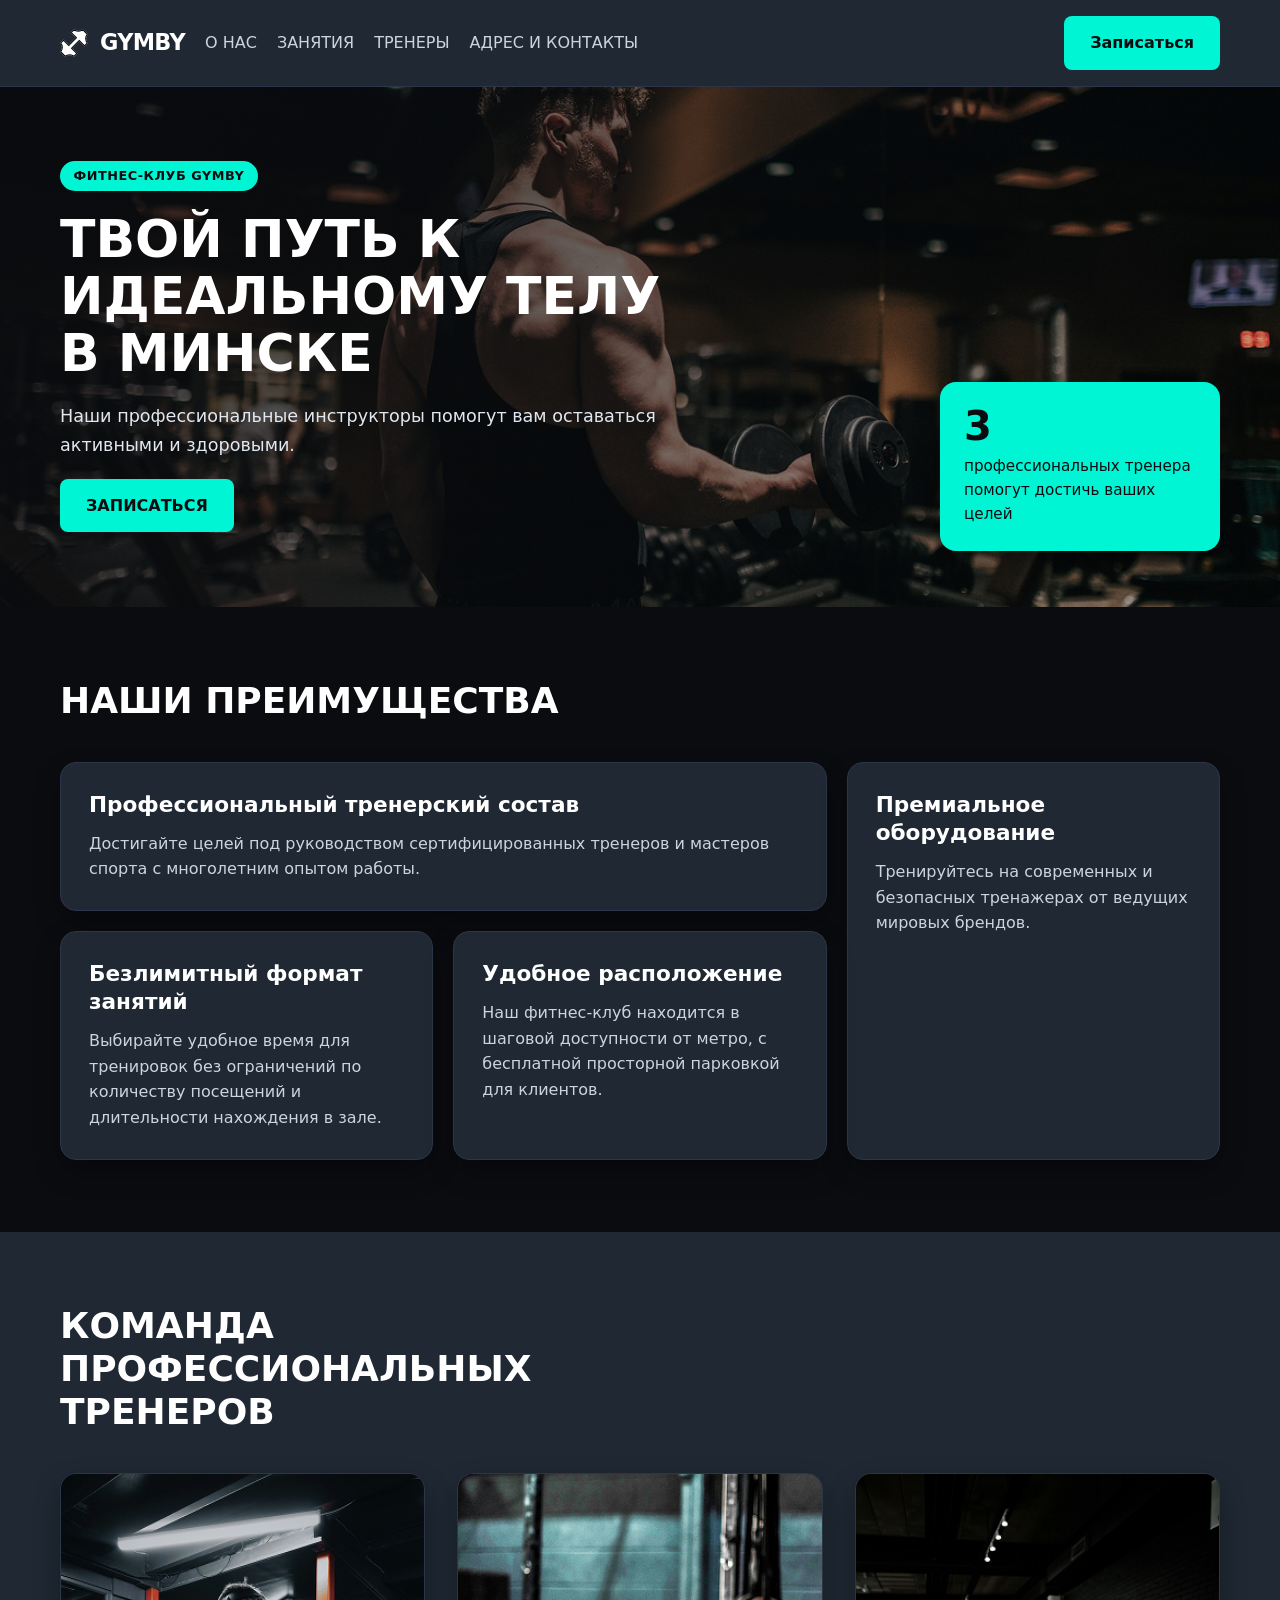
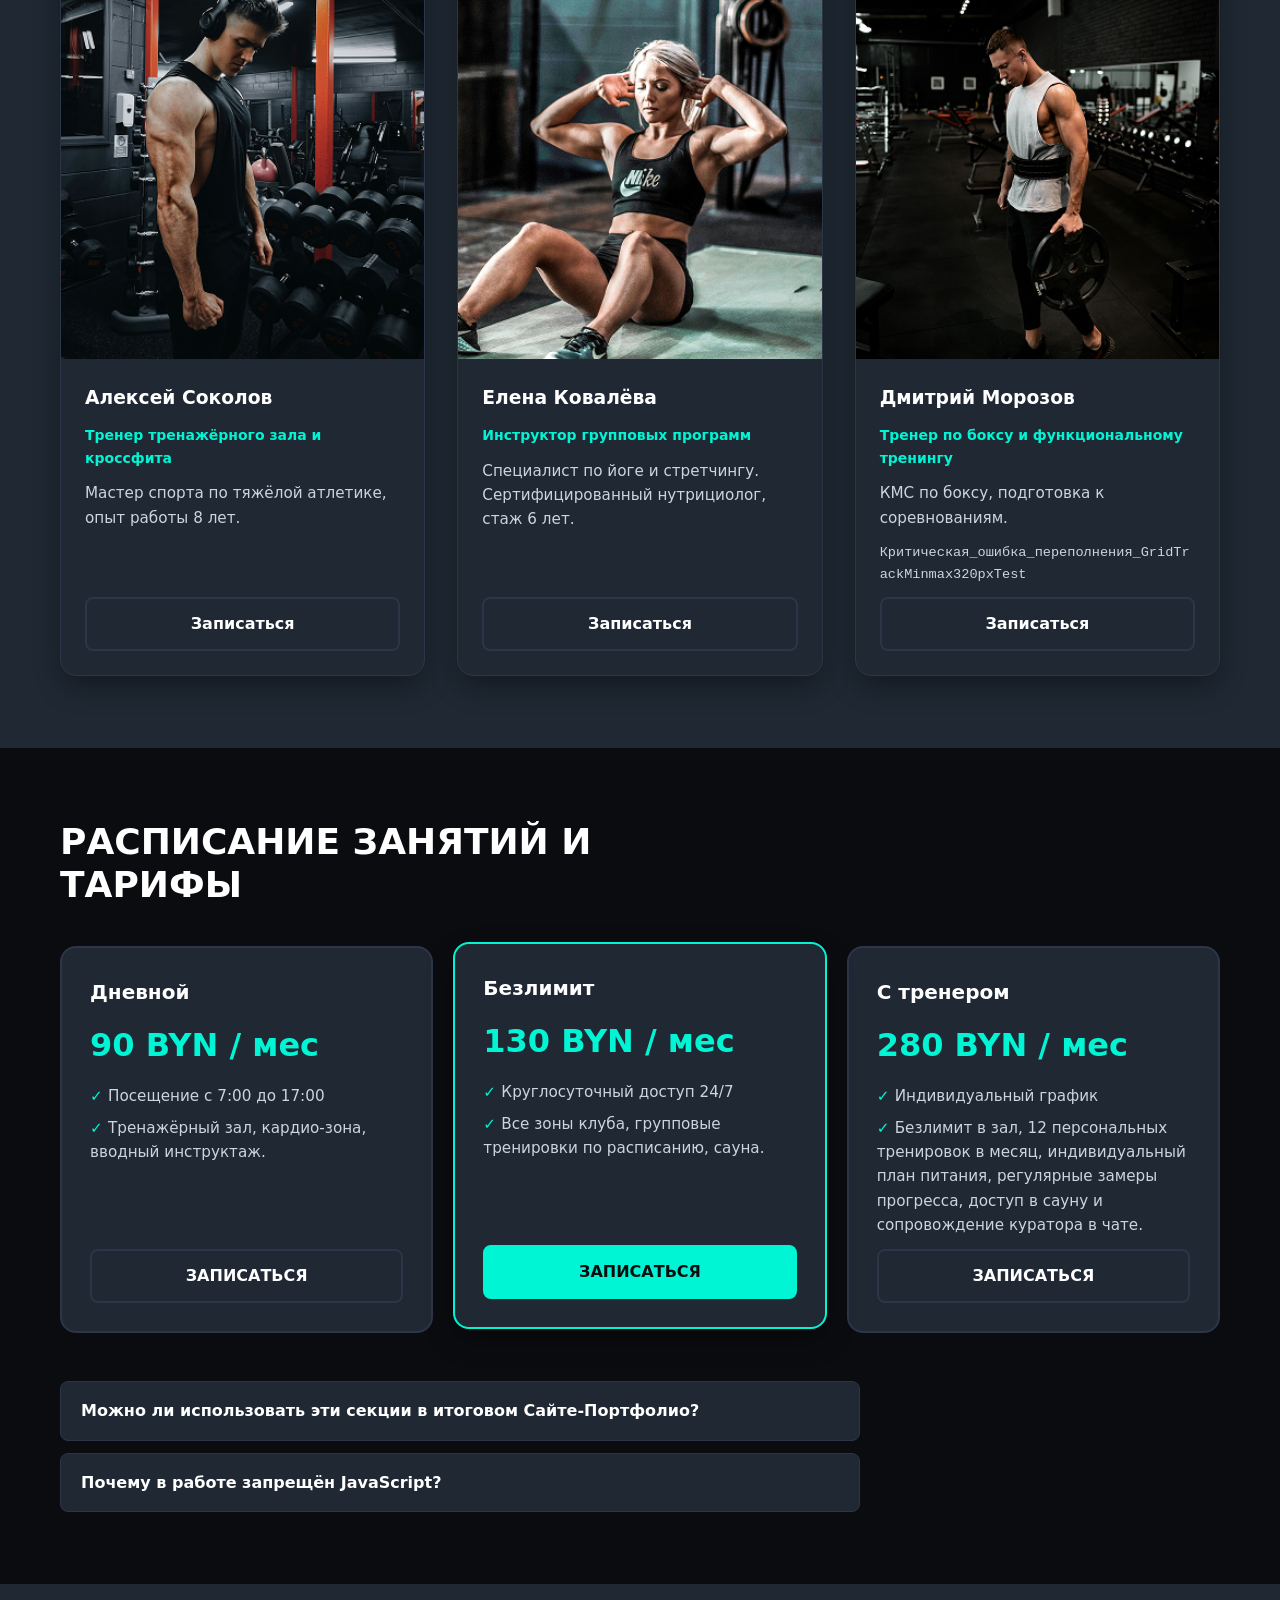
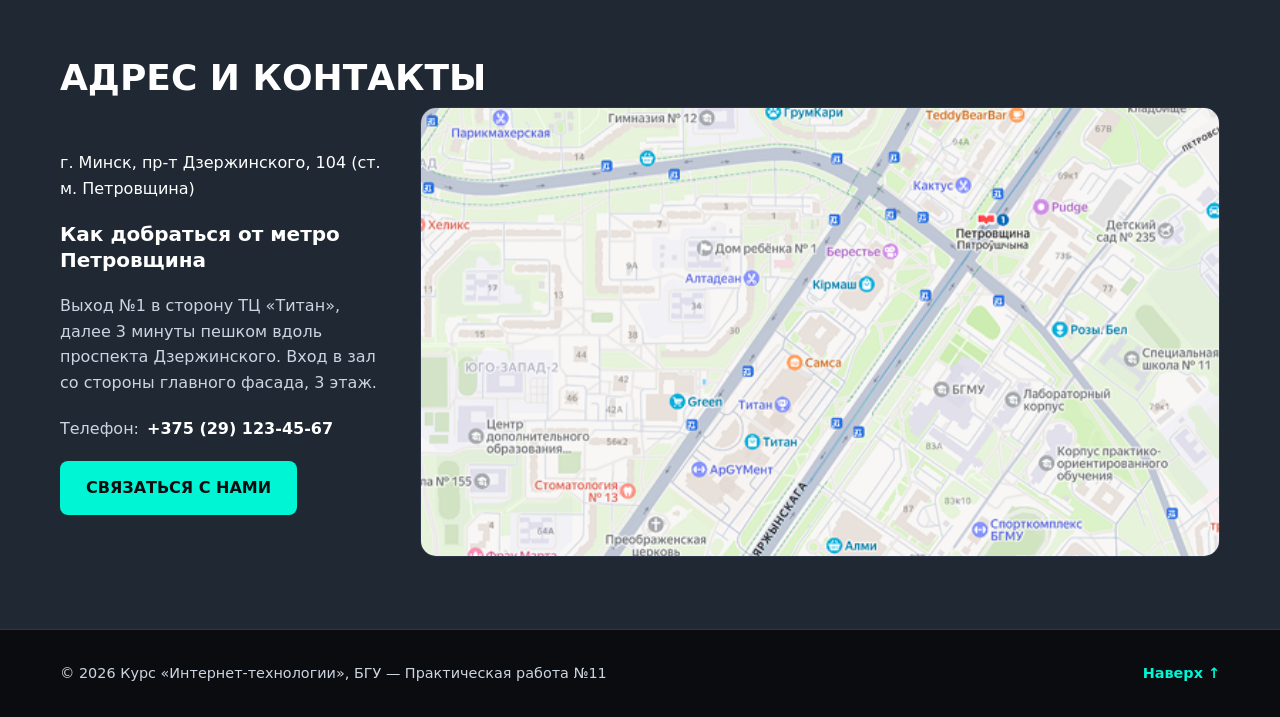
==== commit f075f11c: "feat: implement advanced CSS pricing and FAQ" ====
--- a/Жижа_Иван_ППОИС2609/index.html
+++ b/Жижа_Иван_ППОИС2609/index.html
@@ -223,45 +223,63 @@
     <section class="section" id="pricing" aria-labelledby="pricing-title">
       <div class="container">
         <header class="section-header">
-          <h2 id="pricing-title" class="section-title">Форматы сотрудничества</h2>
-          <p class="section-desc">Интерактивный выбор тарифа на чистом CSS без JavaScript</p>
+          <h2 id="pricing-title" class="section-title">
+            РАСПИСАНИЕ ЗАНЯТИЙ И ТАРИФЫ
+          </h2>
         </header>
 
         <div class="pricing-grid">
           <label class="plan-card">
-            <input type="radio" name="plan" value="start" class="plan-card__radio">
-            <h3 class="plan-card__name">Старт</h3>
-            <p class="plan-card__price">450 BYN</p>
+            <input type="radio" name="plan" value="day"
+                  class="plan-card__radio">
+
+            <h3 class="plan-card__name">Дневной</h3>
+            <p class="plan-card__price">90 BYN / мес</p>
+
             <ul class="plan-card__features">
-              <li>Лендинг до 5 секций</li>
-              <li>Адаптив 320px — 1440px</li>
+              <li>Посещение с 7:00 до 17:00</li>
+              <li>Тренажёрный зал, кардио-зона, вводный инструктаж.</li>
             </ul>
-            <span class="btn btn--outline plan-card__action">Выбрать тариф</span>
+
+            <span class="btn btn--outline plan-card__action">
+              ЗАПИСАТЬСЯ
+            </span>
           </label>
 
-                    <label class="plan-card">
-            <input type="radio" name="plan" value="pro" class="plan-card__radio" checked>
-            <h3 class="plan-card__name">Оптимальный</h3>
-            <p class="plan-card__price">890 BYN</p>
+          <label class="plan-card">
+            <input type="radio" name="plan" value="unlimited"
+                  class="plan-card__radio" checked>
+
+            <h3 class="plan-card__name">Безлимит</h3>
+            <p class="plan-card__price">130 BYN / мес</p>
+
             <ul class="plan-card__features">
-              <li>Многостраничный сайт или витрина</li>
-              <li>Дизайн-система на CSS-токенах</li>
-              <li>Базовая SEO и a11y-оптимизация</li>
-              <li>Сборка под портфолио на GitHub</li>
+              <li>Круглосуточный доступ 24/7</li>
+              <li>Все зоны клуба, групповые тренировки по расписанию, сауна.</li>
             </ul>
-            <span class="btn btn--primary plan-card__action">Выбрать тариф</span>
+
+            <span class="btn btn--outline plan-card__action">
+              ЗАПИСАТЬСЯ
+            </span>
           </label>
 
           <label class="plan-card">
-            <input type="radio" name="plan" value="studio" class="plan-card__radio">
-            <h3 class="plan-card__name">Премиум</h3>
-            <p class="plan-card__price">1 450 BYN</p>
+            <input type="radio" name="plan" value="trainer"
+                  class="plan-card__radio">
+
+            <h3 class="plan-card__name">С тренером</h3>
+            <p class="plan-card__price">280 BYN / мес</p>
+
             <ul class="plan-card__features">
-              <li>Индивидуальный UI-кит в Figma</li>
-              <li>Сложные Bento-сетки и subgrid</li>
-              <li>Поддержка после запуска 30 дней</li>
+              <li>Индивидуальный график</li>
+              <li>Безлимит в зал, 12 персональных тренировок в месяц,
+                  индивидуальный план питания, регулярные замеры прогресса,
+                  доступ в сауну и сопровождение куратора в чате.</li>
             </ul>
-            <span class="btn btn--outline plan-card__action">Выбрать тариф</span>
+
+            <span class="btn btn--outline plan-card__action">
+              ЗАПИСАТЬСЯ
+            </span>
           </label>
         </div>
 
--- a/Жижа_Иван_ППОИС2609/css/style.css
+++ b/Жижа_Иван_ППОИС2609/css/style.css
@@ -369,7 +369,7 @@
 
   .bento-card--tall {
     grid-row: span 2;
-    background-color: var(--color-bg-alt);
+    background-color: var(--color-surface);
   }
 }
 
@@ -496,6 +496,13 @@
 align-self: end;
 width: 100%;
 }
+
+.plan-card:has(.plan-card__radio:checked) .plan-card__action {
+  background-color: var(--color-primary);
+  border-color: var(--color-primary);
+  color: var(--color-primary-contrast);
+}
+
 /* Нативный FAQ-аккордеон ( + ) */
 .faq-list {
 display: grid;
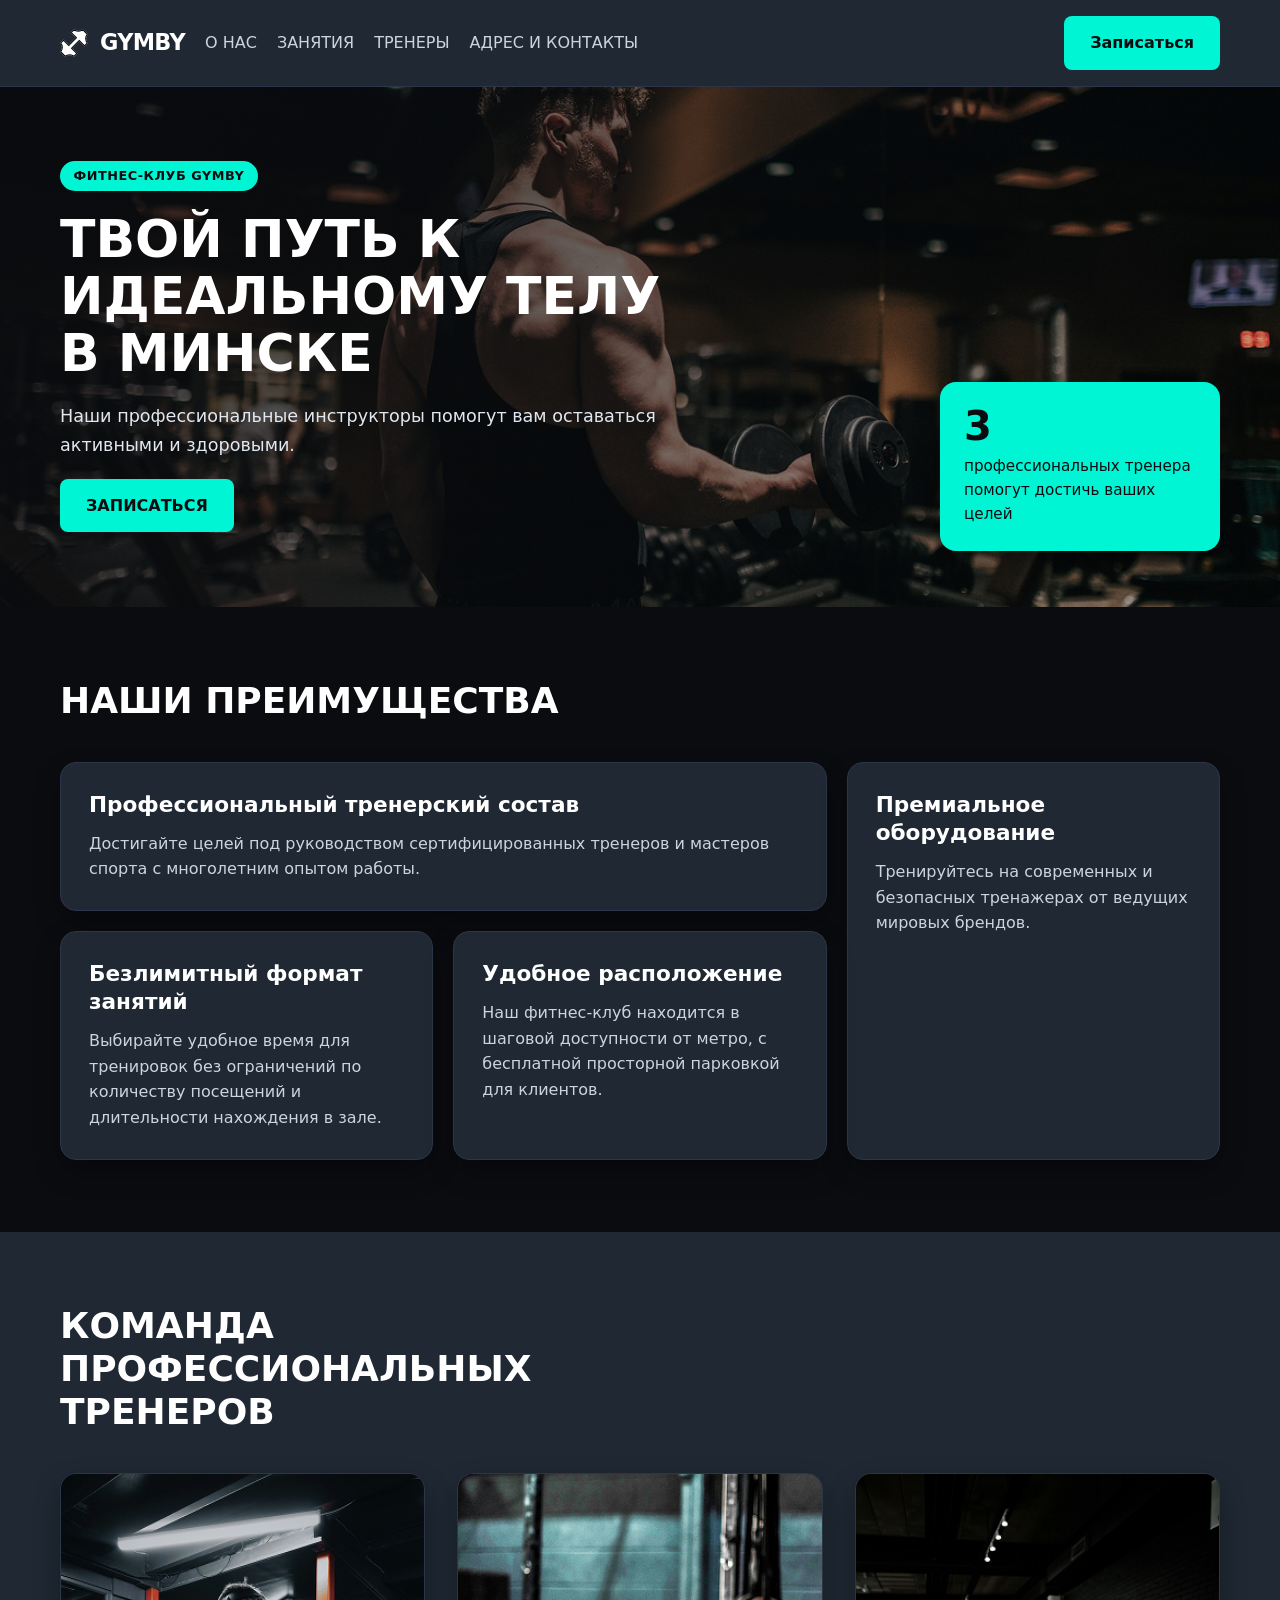
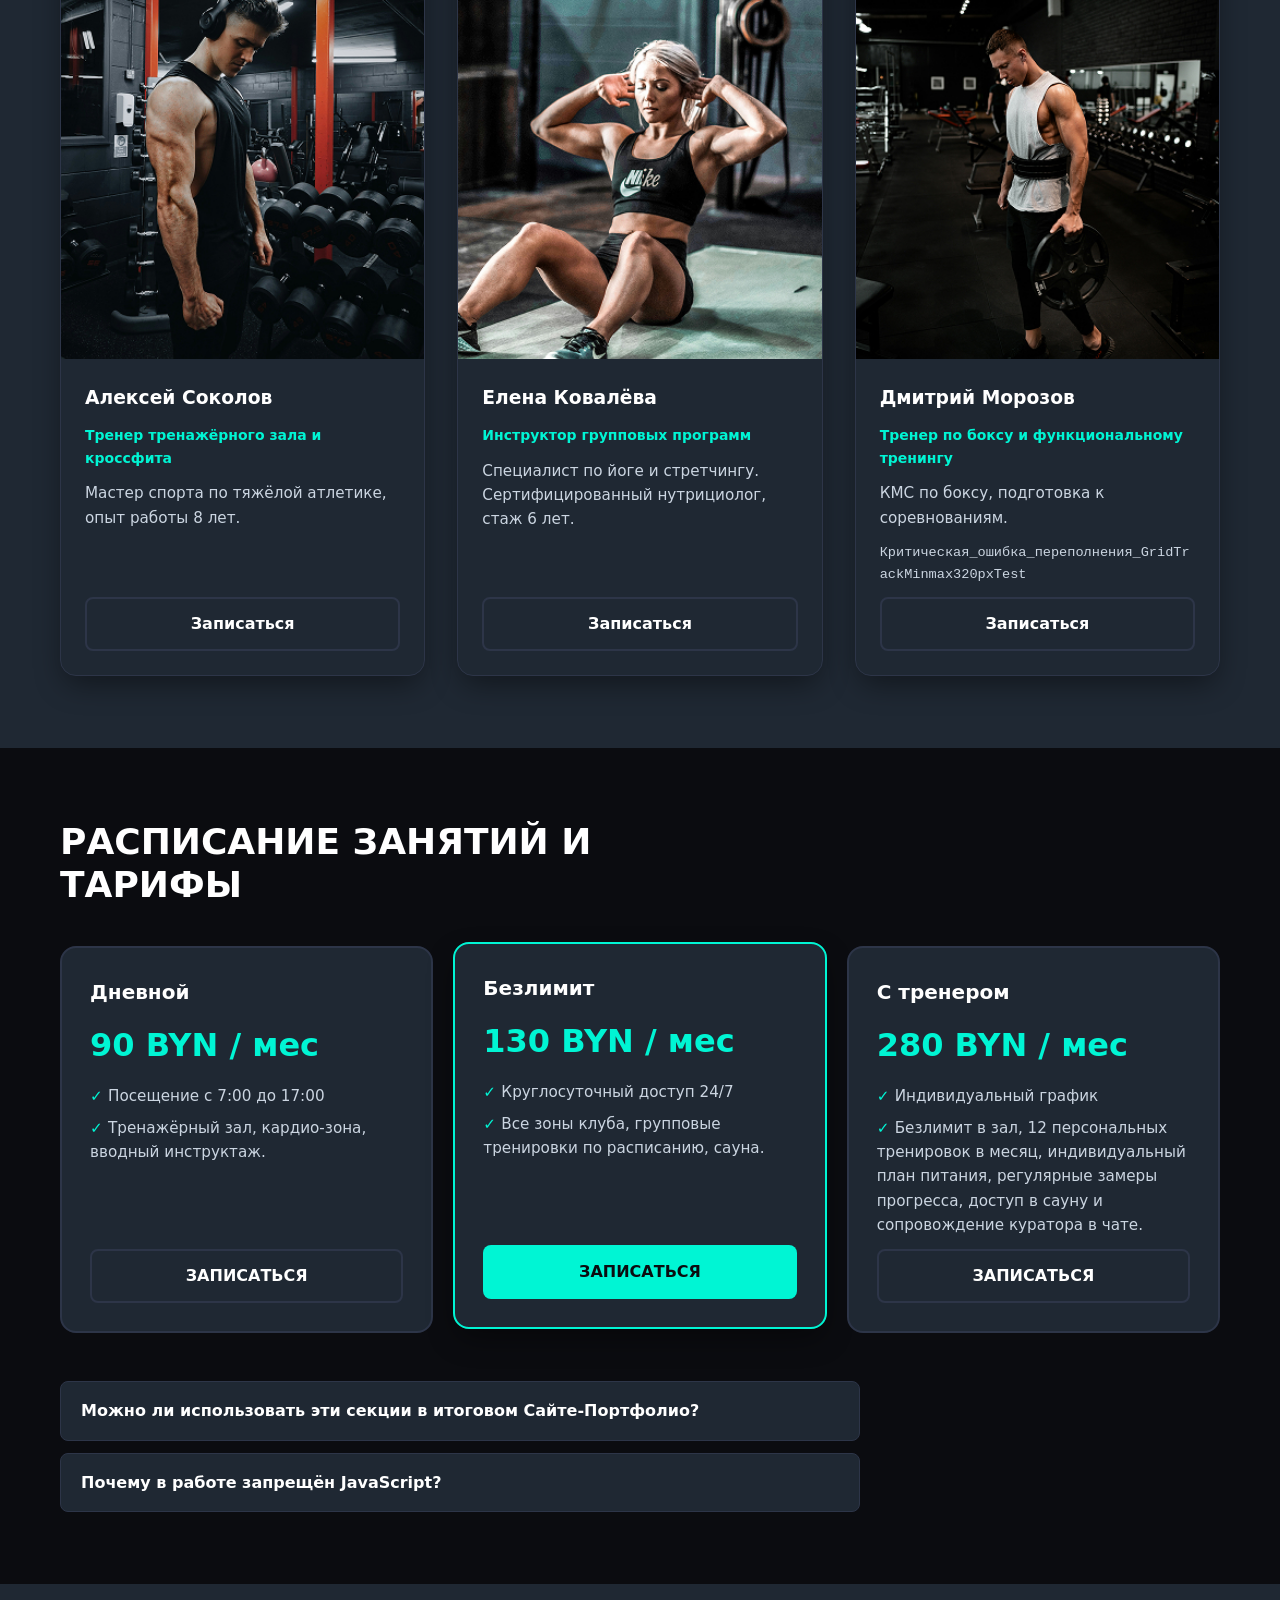
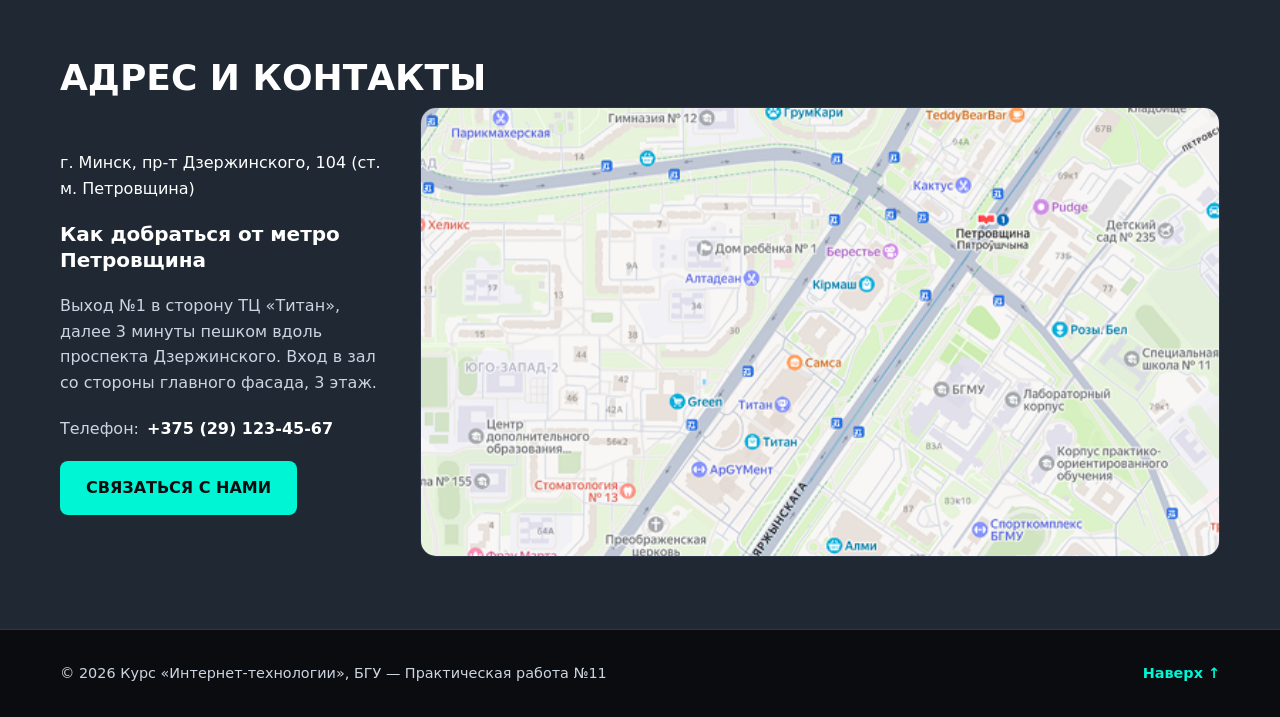
==== commit e771ed01: "docs: finalize homework 11 and validation report" ====
--- a/Жижа_Иван_ППОИС2609/index.html
+++ b/Жижа_Иван_ППОИС2609/index.html
@@ -78,8 +78,8 @@
 
     <!-- =====================================================================
          BENTO-СЕТКА ПРЕИМУЩЕСТВ (Уровень JUNIOR)
-         Несимметричная журнальная сетка: карточки с .bento-card--wide (span 2)
-         и .bento-card--tall (grid-row: span 2) на десктопе (>= 1024px).
+         Несимметричная журнальная сетка: карточки с широкая карточка (span 2)
+         и высокая карточка (grid-row: span 2) на десктопе (>= 1024px).
          ===================================================================== -->
     <section class="section" id="benefits" aria-labelledby="benefits-title">
       <div class="container">
@@ -134,7 +134,7 @@
 
     <!-- =====================================================================
          ВИТРИНА КОМАНДЫ / КЕЙСОВ (Уровень BASE)
-         Сетка: repeat(auto-fit, minmax(min(100%, var(--card-min-width)), 1fr))
+         Сетка: адаптивное размещение карточек через CSS Grid
          Внутри каждой карточки — Flexbox с прижатием кнопки книзу.
          ===================================================================== -->
     <section class="section section--alt" id="showcase" aria-labelledby="showcase-title">
@@ -228,10 +228,17 @@
           </h2>
         </header>
 
+        
         <div class="pricing-grid">
-          <label class="plan-card">
-            <input type="radio" name="plan" value="day"
-                  class="plan-card__radio">
+          <article class="plan-card">
+            <input
+              type="radio"
+              id="plan-day"
+              name="plan"
+              value="day"
+              class="plan-card__radio"
+              aria-label="Дневной"
+            >
 
             <h3 class="plan-card__name">Дневной</h3>
             <p class="plan-card__price">90 BYN / мес</p>
@@ -241,14 +248,23 @@
               <li>Тренажёрный зал, кардио-зона, вводный инструктаж.</li>
             </ul>
 
-            <span class="btn btn--outline plan-card__action">
+            <label for="plan-day" class="btn btn--outline plan-card__action">
               ЗАПИСАТЬСЯ
-            </span>
-          </label>
-
-          <label class="plan-card">
-            <input type="radio" name="plan" value="unlimited"
-                  class="plan-card__radio" checked>
+            </label>
+
+            <label for="plan-day" class="plan-card__hitbox"></label>
+          </article>
+
+          <article class="plan-card">
+            <input
+              type="radio"
+              id="plan-unlimited"
+              name="plan"
+              value="unlimited"
+              class="plan-card__radio"
+              aria-label="Безлимит"
+              checked
+            >
 
             <h3 class="plan-card__name">Безлимит</h3>
             <p class="plan-card__price">130 BYN / мес</p>
@@ -258,29 +274,41 @@
               <li>Все зоны клуба, групповые тренировки по расписанию, сауна.</li>
             </ul>
 
-            <span class="btn btn--outline plan-card__action">
+            <label for="plan-unlimited" class="btn btn--outline plan-card__action">
               ЗАПИСАТЬСЯ
-            </span>
-          </label>
-
-          <label class="plan-card">
-            <input type="radio" name="plan" value="trainer"
-                  class="plan-card__radio">
+            </label>
+
+            <label for="plan-unlimited" class="plan-card__hitbox"></label>
+          </article>
+
+          <article class="plan-card">
+            <input
+              type="radio"
+              id="plan-trainer"
+              name="plan"
+              value="trainer"
+              class="plan-card__radio"
+              aria-label="С тренером"
+            >
 
             <h3 class="plan-card__name">С тренером</h3>
             <p class="plan-card__price">280 BYN / мес</p>
 
             <ul class="plan-card__features">
               <li>Индивидуальный график</li>
-              <li>Безлимит в зал, 12 персональных тренировок в месяц,
-                  индивидуальный план питания, регулярные замеры прогресса,
-                  доступ в сауну и сопровождение куратора в чате.</li>
+              <li>
+                Безлимит в зал, 12 персональных тренировок в месяц,
+                индивидуальный план питания, регулярные замеры прогресса,
+                доступ в сауну и сопровождение куратора в чате.
+              </li>
             </ul>
 
-            <span class="btn btn--outline plan-card__action">
+            <label for="plan-trainer" class="btn btn--outline plan-card__action">
               ЗАПИСАТЬСЯ
-            </span>
-          </label>
+            </label>
+
+            <label for="plan-trainer" class="plan-card__hitbox"></label>
+          </article>
         </div>
 
         <!-- Нативный аккордеон вопросов без JS (Уровень PRO: <details> + <summary>) -->
@@ -303,7 +331,7 @@
 
     <!-- =====================================================================
          АСИММЕТРИЧНЫЙ СПЛИТ-БЛОК КОНТАКТОВ (Уровень BASE)
-         Две колонки: слева ширина var(--split-sidebar-width), справа 1fr.
+         Две колонки: слева индивидуальная ширина, справа оставшееся пространство.
          На экранах < 768px перестраивается в 1 колонку.
          ===================================================================== -->
     <section class="section section--alt" id="contacts" aria-labelledby="contacts-title">
--- a/Жижа_Иван_ППОИС2609/css/style.css
+++ b/Жижа_Иван_ППОИС2609/css/style.css
@@ -444,6 +444,7 @@
 }
 
 .plan-card {
+  position: relative;
   min-width: 0;
   display: grid;
   gap: var(--gap-sm);
@@ -451,9 +452,10 @@
   border: 2px solid var(--color-border);
   border-radius: var(--radius-md);
   padding: 1.75rem;
-cursor: pointer;
-transition: border-color 0.2s ease, transform 0.2s ease;
-}
+  cursor: pointer;
+  transition: border-color 0.2s ease, transform 0.2s ease;
+}
+
 /* Поддержка subgrid для выравнивания внутренних строк между карточками */
 @supports (grid-template-rows: subgrid) {
 .plan-card {
@@ -492,14 +494,24 @@
 color: var(--color-primary);
 font-weight: 700;
 }
+
 .plan-card__action {
-align-self: end;
-width: 100%;
+  position: relative;
+  z-index: 2;
+  align-self: end;
+  width: 100%;
+}
+
+.plan-card__hitbox {
+  position: absolute;
+  inset: 0;
+  z-index: 1;
+  cursor: pointer;
 }
 
 .plan-card:has(.plan-card__radio:checked) .plan-card__action {
   background-color: var(--color-primary);
-  border-color: var(--color-primary);
+  border-color: transparent;
   color: var(--color-primary-contrast);
 }
 
@@ -607,19 +619,19 @@
 }
 /* =========================================================================
 9. БЛОК ДОКУМЕНТАЦИИ И РЕФЛЕКСИИ (ОБЯЗАТЕЛЬНО К ЗАПОЛНЕНИЮ)
-========================================================================= /
-/ Своими словами
+========================================================================= */
+/* Своими словами
 1. [BASE] Почему для сетки витрины (.showcase-grid) мы применили формулу
 repeat(auto-fit, minmax(min(100%, var(--card-min-width)), 1fr)),
 а не жёсткие 3 колонки repeat(3, 1fr)? Какую роль здесь играет функция min()?
-Ответ:
+Ответ: auto-fit автоматически подбирает количество колонок в зависимости от ширины контейнера. minmax() задаёт минимальную ширину карточки и позволяет ей растягиваться. min() не даёт минимальной ширине превысить доступную ширину контейнера. Благодаря этому карточки корректно отображаются даже на экране 320px
 2. [BASE] Зачем внутри карточки .profile-card мы оставили display: flex; flex-direction: column;,
 хотя сама сетка карточек построена на CSS Grid?
-Ответ:
+Ответ: Grid отвечает за расположение карточек относительно друг друга. Flexbox управляет содержимым каждой карточки по вертикали. Свойство margin-top: auto прижимает кнопку к нижнему краю, даже если описания специалистов имеют разную длину
 3. [JUNIOR] Как в секции .hero удалось наложить плавающую карточку (.hero__floating-card)
 поверх фонового слоя (.hero__media) без использования position: absolute?
-Ответ:
+Ответ: Фон .hero__media и контейнер .hero__grid занимают одну область родительской сетки благодаря grid-area: 1 / 1. Поэтому контент отображается поверх фонового изображения. Плавающая карточка размещается внутри вложенной Grid-сетки. Абсолютное позиционирование для этой раскладки не требуется
 4. [PRO] Какую задачу решает свойство grid-template-rows: subgrid внутри карточек
 тарифов (.plan-card) по сравнению с обычной раскладкой?
-Ответ:
+Ответ: subgrid позволяет карточкам тарифов использовать строки родительской Grid-сетки. Благодаря этому заголовки, цены, описания и кнопки разных тарифов выравниваются по общим линиям, даже если количество текста отличается
 */
